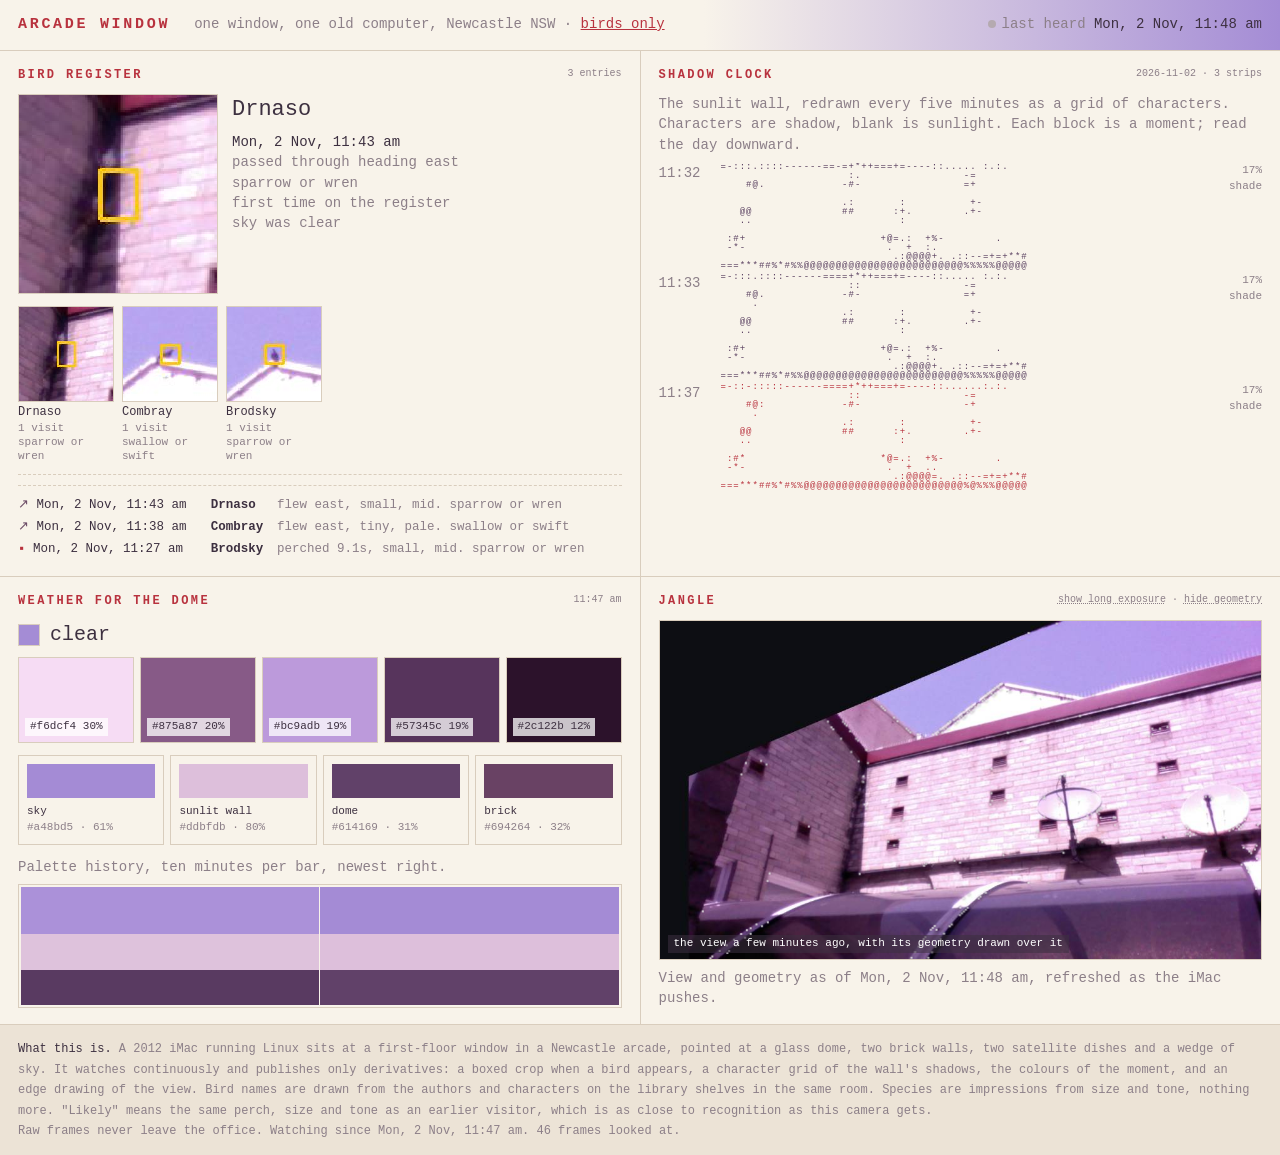
==== index.html @ 355fe945 "Restore colour hook; standalone bird register page" ====
<!DOCTYPE html>
<html lang="en">
<head>
<meta charset="utf-8">
<meta name="viewport" content="width=device-width, initial-scale=1">
<title>Arcade Window</title>
<meta name="description" content="An old iMac watching one window in a Newcastle arcade. Birds, shadows, palettes, geometry.">
<style>
  :root{
    /* lifted from the view: brick cream, sandstone, shadow mauve, parapet red, the camera's lavender sky */
    --bg:#ece3d6; --panel:#f8f3ea; --ink:#3d3040; --dim:#8c7f88; --amber:#b8323e; --amber2:#6b4a66;
    --line:#d9cdbd; --sky:#aa90d9; --shadow:#5a4060;
  }
  *{box-sizing:border-box}
  html,body{margin:0;background:var(--bg);color:var(--ink);font:14px/1.45 "IBM Plex Mono","SF Mono",Menlo,Consolas,monospace}
  a{color:var(--amber)}
  header{display:flex;flex-wrap:wrap;gap:8px 24px;align-items:baseline;padding:14px 18px;border-bottom:1px solid var(--line);background:linear-gradient(90deg,var(--panel) 0 55%,var(--sky));transition:background 6s ease}
  header h1{font-size:15px;letter-spacing:.18em;margin:0;text-transform:uppercase;color:var(--amber)}
  header .sub{color:var(--dim)}
  header .live{margin-left:auto;color:var(--dim)}
  header .live b{color:var(--ink);font-weight:500}
  .dot{display:inline-block;width:8px;height:8px;border-radius:50%;background:var(--amber);margin-right:6px;box-shadow:0 0 6px rgba(184,50,62,.5);vertical-align:middle}
  .dot.stale{background:#b5aab0;box-shadow:none}
  main{display:grid;grid-template-columns:1fr 1fr;grid-auto-rows:minmax(420px,auto);gap:1px;background:var(--line)}
  @media (max-width:900px){main{grid-template-columns:1fr}}
  section{background:var(--panel);padding:16px 18px;min-width:0;display:flex;flex-direction:column;overflow:hidden}
  section h2{font-size:12px;letter-spacing:.2em;text-transform:uppercase;color:var(--amber);margin:0 0 10px;display:flex;justify-content:space-between;gap:10px}
  section h2 small{color:var(--dim);letter-spacing:0;text-transform:none;font-weight:400}
  .muted{color:var(--dim)}
  /* birds */
  .bird-top{display:grid;grid-template-columns:200px 1fr;gap:14px;margin-bottom:12px}
  .bird-top img{width:200px;height:200px;object-fit:cover;border:1px solid var(--line);background:var(--bg);image-rendering:pixelated}
  .bird-top .name{font-size:22px;color:var(--ink)}
  .bird-top .meta{color:var(--dim);margin-top:6px}
  .bird-top .meta b{color:var(--ink);font-weight:500}
  .ledger{flex:1;overflow:auto;border-top:1px dashed var(--line);padding-top:8px;font-size:12.5px}
  .ledger table{border-collapse:collapse;width:100%}
  .ledger td{padding:2px 8px 2px 0;vertical-align:top;white-space:nowrap}
  .ledger td.s{white-space:normal;color:var(--dim)}
  .ledger tr:hover{background:#efe6d8}
  .ledger tr.flyer td:first-child::before{content:"↗ ";color:var(--amber2)}
  .ledger tr.percher td:first-child::before{content:"▪ ";color:var(--amber)}
  .gallery{display:flex;flex-wrap:wrap;gap:8px;margin:0 0 10px;padding-bottom:10px;border-bottom:1px dashed var(--line)}
  .gb{width:96px;font-size:11px;color:var(--dim);line-height:1.3}
  .gb img{width:96px;height:96px;object-fit:cover;border:1px solid var(--line);display:block;margin-bottom:3px;image-rendering:pixelated;background:var(--bg)}
  .gb b{color:var(--ink);font-weight:500;display:block;font-size:12px}
  .gb .more{display:flex;gap:2px;margin-top:2px}
  .gb .more img{width:22px;height:22px;margin:0}
  /* shadow */
  .shadow{flex:1;overflow:auto;display:flex;flex-direction:column;gap:2px}
  .strip{display:grid;grid-template-columns:52px 1fr 48px;gap:10px;align-items:start}
  .strip .t{color:var(--dim)}
  .strip pre{margin:0;font-size:9px;line-height:9px;letter-spacing:1px;color:var(--shadow);white-space:pre}
  .strip .c{color:var(--dim);font-size:11px;text-align:right}
  .strip.latest pre{color:var(--amber)}
  /* palettes */
  .swatches{display:grid;grid-template-columns:repeat(5,1fr);gap:6px;margin-bottom:12px}
  .sw{height:86px;border:1px solid var(--line);display:flex;align-items:flex-end;padding:6px;font-size:11px;transition:background 4s ease}
  .sw span{background:rgba(255,255,255,.75);padding:1px 5px;color:#3d3040}
  .regions{display:grid;grid-template-columns:repeat(4,1fr);gap:6px;margin-bottom:12px}
  .rg{border:1px solid var(--line);padding:8px;font-size:11px;color:var(--dim)}
  .rg i{display:block;height:34px;margin-bottom:6px;transition:background 4s ease}
  .rg b{color:var(--ink);font-weight:500}
  .history{flex:1;display:flex;align-items:stretch;gap:1px;min-height:60px;border:1px solid var(--line);padding:2px;overflow:hidden}
  .history i{flex:1;display:block;transition:background 1s}
  .skyword{font-size:20px;margin-bottom:8px;display:flex;align-items:center;gap:10px}
  .skyword i{display:inline-block;width:22px;height:22px;border:1px solid var(--line);transition:background 4s ease}
  /* jangle */
  .jangle{position:relative;width:100%;aspect-ratio:16/9;border:1px solid var(--line);background:var(--bg);overflow:hidden}
  .jangle canvas{position:absolute;inset:0;width:100%;height:100%}
  .jangle .lx{position:absolute;inset:0;width:100%;height:100%;object-fit:fill;transition:opacity 2s}
  .jangle .tag{position:absolute;left:8px;bottom:6px;color:#fff;font-size:11px;background:rgba(61,48,64,.55);padding:1px 6px}
  footer{padding:14px 18px;color:var(--dim);font-size:12px;border-top:1px solid var(--line);line-height:1.7}
  footer b{color:var(--ink);font-weight:500}
  .toggle{cursor:pointer;color:var(--dim);text-decoration:underline dotted}
</style>
</head>
<body>
<header>
  <h1>Arcade Window</h1>
  <span class="sub">one window, one old computer, Newcastle NSW · <a href="birds.html">birds only</a></span>
  <span class="live"><span class="dot" id="dot"></span><span id="livetxt">waiting for the window…</span></span>
</header>

<main>
  <section id="birds">
    <h2>Bird Register <small id="birdcount"></small></h2>
    <div class="bird-top">
      <img id="birdimg" alt="" src="[data-uri]">
      <div>
        <div class="name" id="birdname">No birds yet</div>
        <div class="meta" id="birdmeta">The register opens when something crosses the window.</div>
      </div>
    </div>
    <div class="gallery" id="gallery"></div>
    <div class="ledger"><table id="ledger"></table></div>
  </section>

  <section id="shadowsec">
    <h2>Shadow Clock <small id="shadowdate"></small></h2>
    <div class="muted" style="margin-bottom:8px">The sunlit wall, redrawn every five minutes as a grid of characters. Characters are shadow, blank is sunlight. Each block is a moment; read the day downward.</div>
    <div class="shadow" id="shadow"></div>
  </section>

  <section id="palettes">
    <h2>Weather for the Dome <small id="paltime"></small></h2>
    <div class="skyword"><i id="skychip"></i><span id="skyword">—</span></div>
    <div class="swatches" id="swatches"></div>
    <div class="regions" id="regions"></div>
    <div class="muted" style="margin-bottom:6px">Palette history, ten minutes per bar, newest right.</div>
    <div class="history" id="history"></div>
  </section>

  <section id="janglesec">
    <h2>Jangle <small><span class="toggle" id="lxtoggle">show long exposure</span> · <span class="toggle" id="edgetoggle">hide geometry</span></small></h2>
    <div class="jangle">
      <img class="lx" id="lx" alt="the view from the window, a few minutes ago">
      <canvas id="jangle"></canvas>
      <div class="tag" id="jangletag">the view a few minutes ago, with its geometry drawn over it</div>
    </div>
    <div class="muted" id="viewtime" style="margin-top:8px"></div>
  </section>
</main>

<footer>
  <b>What this is.</b> A 2012 iMac running Linux sits at a first-floor window in a Newcastle arcade, pointed at a glass dome, two brick walls, two satellite dishes and a wedge of sky.
  It watches continuously and publishes only derivatives: a boxed crop when a bird appears, a character grid of the wall's shadows, the colours of the moment, and an edge drawing of the view.
  Bird names are drawn from the authors and characters on the library shelves in the same room. Species are impressions from size and tone, nothing more. "Likely" means the same perch, size and tone as an earlier visitor, which is as close to recognition as this camera gets.
  <br>Raw frames never leave the office. <span id="uptime"></span>
</footer>

<script>
(function(){
  const $ = s => document.querySelector(s);
  const bust = () => "?t=" + Math.floor(Date.now()/30000);
  const j = async p => { const r = await fetch("data/"+p+bust(), {cache:"no-store"}); if(!r.ok) throw new Error(p); return r.json(); };
  const fmtT = iso => { const d = new Date(iso); return d.toLocaleString("en-AU",{weekday:"short",day:"numeric",month:"short",hour:"2-digit",minute:"2-digit",timeZone:"Australia/Sydney"}); };
  const fmtHM = iso => new Date(iso).toLocaleTimeString("en-AU",{hour:"2-digit",minute:"2-digit",timeZone:"Australia/Sydney"});
  let state=null, palettes=null, edgesImg=null, motion=0, lum=0.5;
  const sp = t => (t||"").replace(/\s*\(guess\)/g,"");

  async function loadState(){
    try{
      state = await j("state.json");
      const age = (Date.now() - new Date(state.time).getTime())/1000;
      $("#dot").classList.toggle("stale", age > 900);
      $("#livetxt").innerHTML = age > 900 ? `last heard <b>${fmtT(state.time)}</b>` : `sky <b>${state.sky.word}</b> · light <b>${Math.round(state.overall_lum*100)}%</b> · motion <b>${(state.motion*100).toFixed(1)}%</b> · birds today <b>${state.birds_today}</b>`;
      $("#skyword").textContent = state.sky.word;
      $("#skychip").style.background = state.sky.hex;
      document.documentElement.style.setProperty("--sky", state.sky.hex);
      $("#uptime").textContent = `Watching since ${fmtT(state.started)}. ${state.frames.toLocaleString()} frame${state.frames===1?"":"s"} looked at.`;
      motion = state.motion; lum = state.overall_lum;
    }catch(e){ $("#livetxt").textContent = "no data yet"; }
  }

  async function loadBirds(){
    try{
      const [led, cat] = await Promise.all([j("ledger.json"), j("birds.json")]);
      const ev = led.events || [];
      $("#birdcount").textContent = ev.length ? `${ev.length} entries` : "";
      if(ev.length){
        const e = ev[0];
        $("#birdimg").src = "data/"+e.image+bust();
        $("#birdname").textContent = e.bird + (e.confidence==="likely" ? ", again" : "");
        $("#birdmeta").innerHTML = `<b>${fmtT(e.time)}</b><br>${e.kind==="flyer" ? "passed through"+(e.direction?" heading "+e.direction:"") : "perched for "+e.duration+" s"}<br>${sp(e.species)}<br>${e.confidence==="likely" ? "likely the same bird, visit "+e.visit : "first time on the register"}<br>sky was ${e.sky||"unrecorded"}`;
      }
      $("#ledger").innerHTML = ev.slice(0,60).map(e =>
        `<tr class="${e.kind}"><td>${fmtT(e.time)}</td><td><b>${e.bird}</b>${e.visit>1?" ×"+e.visit:""}</td><td class="s">${e.kind==="flyer"?"flew "+(e.direction||""):"perched "+e.duration+"s"}, ${e.size}, ${e.tone}. ${sp(e.species)}</td></tr>`
      ).join("");
      const birds = (cat.birds||[]).slice().sort((a,b)=>new Date(b.last_seen)-new Date(a.last_seen)).slice(0,40);
      $("#gallery").innerHTML = birds.map(b=>{
        const imgs = (b.images||[]).slice().reverse();
        const main = imgs[0] || ev.find(e=>e.bird_id===b.id)?.image;
        return `<div class="gb" title="${b.species||""}, first seen ${fmtT(b.first_seen)}">${main?`<img src="data/${main}${bust()}" alt="">`:""}<b>${b.name}</b>${b.visits} visit${b.visits===1?"":"s"}<br>${sp(b.species||"")}${imgs.length>1?`<div class="more">${imgs.slice(1,5).map(i=>`<img src="data/${i}${bust()}" alt="">`).join("")}</div>`:""}</div>`;
      }).join("");
    }catch(e){}
  }

  async function loadShadow(){
    try{
      const d = await j("shadow/today.json");
      $("#shadowdate").textContent = d.date + " · " + d.strips.length + " strips";
      const strips = d.strips.slice(-40);
      $("#shadow").innerHTML = strips.map((s,i) =>
        `<div class="strip${i===strips.length-1?" latest":""}"><span class="t">${s.time}</span><pre>${s.rows.join("\n")}</pre><span class="c">${Math.round(s.contrast*100)}% shade</span></div>`
      ).join("");
      $("#shadow").scrollTop = $("#shadow").scrollHeight;
    }catch(e){ $("#shadow").innerHTML = '<span class="muted">no strips yet today</span>'; }
  }

  async function loadPalettes(){
    try{
      palettes = await j("palettes.json");
      const c = palettes.current; if(!c) return;
      $("#paltime").textContent = fmtHM(c.time);
      $("#swatches").innerHTML = (c.swatches||[]).map(s=>`<div class="sw" style="background:${s.hex}"><span>${s.hex} ${Math.round(s.share*100)}%</span></div>`).join("");
      const names = {sky:"sky", wall:"sunlit wall", dome:"dome", leftwall:"brick"};
      $("#regions").innerHTML = Object.entries(c.regions).map(([k,v])=>`<div class="rg"><i style="background:${v.hex}"></i><b>${names[k]||k}</b><br>${v.hex} · ${Math.round(v.lum*100)}%</div>`).join("");
      const h = (palettes.history||[]).slice(-144);
      $("#history").innerHTML = h.map(x=>`<i title="${fmtT(x.time)}" style="background:linear-gradient(${x.sky} 0 40%, ${x.wall} 40% 70%, ${x.dome} 70%)"></i>`).join("");
    }catch(e){}
  }

  // Jangle: the edge drawing, jittered by light and motion.
  const cv = $("#jangle"), ctx = cv.getContext("2d");
  let edgePts = [];
  function loadEdges(){
    const im = new Image();
    im.onload = () => {
      const o = document.createElement("canvas"); o.width = im.width; o.height = im.height;
      const c = o.getContext("2d"); c.drawImage(im,0,0);
      const d = c.getImageData(0,0,o.width,o.height).data; const pts=[];
      for(let y=0;y<o.height;y+=2) for(let x=0;x<o.width;x+=2){ if(d[(y*o.width+x)*4] > 128) pts.push([x/o.width, y/o.height]); }
      edgePts = pts; edgesImg = im;
    };
    im.src = "data/edges.png"+bust();
  }
  let t0 = performance.now();
  function draw(now){
    const w = cv.clientWidth, h = cv.clientHeight;
    if(cv.width!==w||cv.height!==h){cv.width=w;cv.height=h;}
    ctx.clearRect(0,0,w,h);
    if(!showEdges) { requestAnimationFrame(draw); return; }
    const t = (now - t0)/1000;
    const shake = 0.6 + motion*60;              // bird or cloud -> more shake
    const a = (0.45 + lum*0.45).toFixed(2);     // brighter day -> more certain lines
    ctx.fillStyle = `rgba(255,255,255,${a})`;
    ctx.shadowColor = "rgba(61,48,64,.9)"; ctx.shadowBlur = 2;
    const n = edgePts.length, step = n > 6000 ? Math.ceil(n/6000) : 1;
    for(let i=0;i<n;i+=step){
      const p = edgePts[i];
      const jx = Math.sin(t*1.7 + p[1]*40 + i*0.01) * shake;
      const jy = Math.cos(t*1.3 + p[0]*30) * shake * 0.6;
      ctx.fillRect(p[0]*w + jx, p[1]*h + jy, 2, 2);
    }
    requestAnimationFrame(draw);
  }
  requestAnimationFrame(draw);

  let showLong = false, showEdges = true;
  function loadView(){
    $("#lx").src = "data/" + (showLong ? "longexposure.jpg" : "latest.jpg") + bust();
    $("#jangletag").textContent = showLong ? "every frame since the start, averaged into one image" : "the view a few minutes ago, with its geometry drawn over it";
  }
  $("#lxtoggle").addEventListener("click", () => {
    showLong = !showLong; loadView();
    $("#lxtoggle").textContent = showLong ? "show the view" : "show long exposure";
  });
  $("#edgetoggle").addEventListener("click", () => {
    showEdges = !showEdges;
    $("#edgetoggle").textContent = showEdges ? "hide geometry" : "show geometry";
  });

  async function refresh(){ await loadState(); await Promise.all([loadBirds(), loadShadow(), loadPalettes()]); loadView(); loadEdges();
    if(state) $("#viewtime").textContent = "View and geometry as of " + fmtT(state.time) + ", refreshed as the iMac pushes."; }
  refresh();
  setInterval(refresh, 60000);
})();
</script>
</body>
</html>
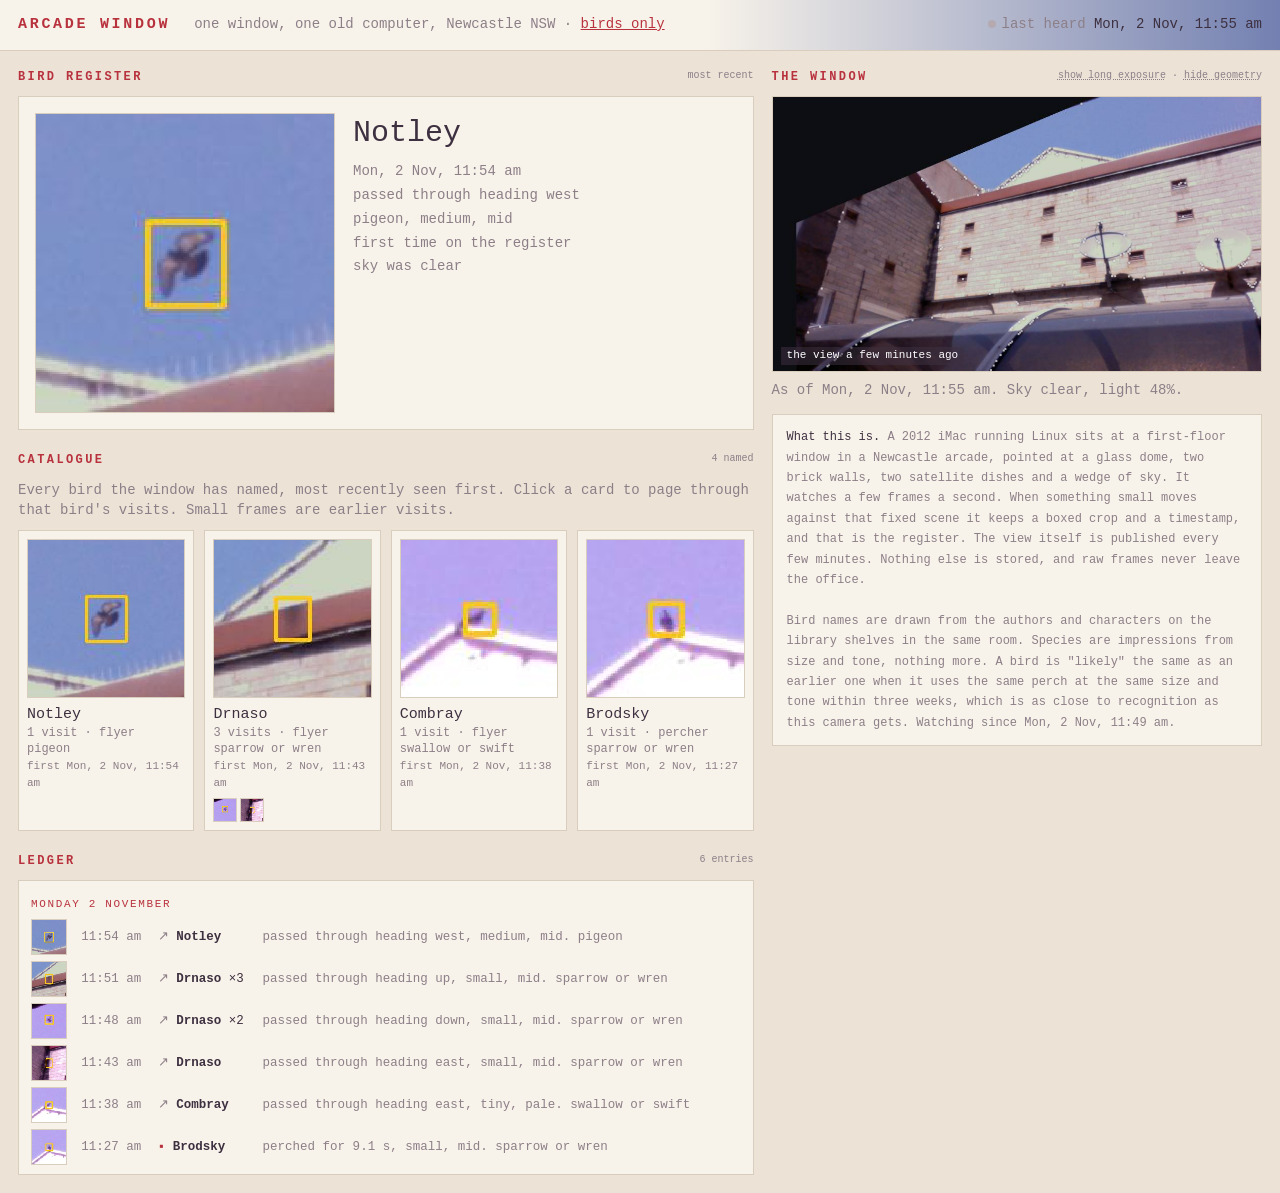
==== commit a169044f: "Bird Register as the focal point with photo browser; window snapshot beside it; drop palettes and sh" ====
--- a/index.html
+++ b/index.html
@@ -4,76 +4,8 @@
 <meta charset="utf-8">
 <meta name="viewport" content="width=device-width, initial-scale=1">
 <title>Arcade Window</title>
-<meta name="description" content="An old iMac watching one window in a Newcastle arcade. Birds, shadows, palettes, geometry.">
-<style>
-  :root{
-    /* lifted from the view: brick cream, sandstone, shadow mauve, parapet red, the camera's lavender sky */
-    --bg:#ece3d6; --panel:#f8f3ea; --ink:#3d3040; --dim:#8c7f88; --amber:#b8323e; --amber2:#6b4a66;
-    --line:#d9cdbd; --sky:#aa90d9; --shadow:#5a4060;
-  }
-  *{box-sizing:border-box}
-  html,body{margin:0;background:var(--bg);color:var(--ink);font:14px/1.45 "IBM Plex Mono","SF Mono",Menlo,Consolas,monospace}
-  a{color:var(--amber)}
-  header{display:flex;flex-wrap:wrap;gap:8px 24px;align-items:baseline;padding:14px 18px;border-bottom:1px solid var(--line);background:linear-gradient(90deg,var(--panel) 0 55%,var(--sky));transition:background 6s ease}
-  header h1{font-size:15px;letter-spacing:.18em;margin:0;text-transform:uppercase;color:var(--amber)}
-  header .sub{color:var(--dim)}
-  header .live{margin-left:auto;color:var(--dim)}
-  header .live b{color:var(--ink);font-weight:500}
-  .dot{display:inline-block;width:8px;height:8px;border-radius:50%;background:var(--amber);margin-right:6px;box-shadow:0 0 6px rgba(184,50,62,.5);vertical-align:middle}
-  .dot.stale{background:#b5aab0;box-shadow:none}
-  main{display:grid;grid-template-columns:1fr 1fr;grid-auto-rows:minmax(420px,auto);gap:1px;background:var(--line)}
-  @media (max-width:900px){main{grid-template-columns:1fr}}
-  section{background:var(--panel);padding:16px 18px;min-width:0;display:flex;flex-direction:column;overflow:hidden}
-  section h2{font-size:12px;letter-spacing:.2em;text-transform:uppercase;color:var(--amber);margin:0 0 10px;display:flex;justify-content:space-between;gap:10px}
-  section h2 small{color:var(--dim);letter-spacing:0;text-transform:none;font-weight:400}
-  .muted{color:var(--dim)}
-  /* birds */
-  .bird-top{display:grid;grid-template-columns:200px 1fr;gap:14px;margin-bottom:12px}
-  .bird-top img{width:200px;height:200px;object-fit:cover;border:1px solid var(--line);background:var(--bg);image-rendering:pixelated}
-  .bird-top .name{font-size:22px;color:var(--ink)}
-  .bird-top .meta{color:var(--dim);margin-top:6px}
-  .bird-top .meta b{color:var(--ink);font-weight:500}
-  .ledger{flex:1;overflow:auto;border-top:1px dashed var(--line);padding-top:8px;font-size:12.5px}
-  .ledger table{border-collapse:collapse;width:100%}
-  .ledger td{padding:2px 8px 2px 0;vertical-align:top;white-space:nowrap}
-  .ledger td.s{white-space:normal;color:var(--dim)}
-  .ledger tr:hover{background:#efe6d8}
-  .ledger tr.flyer td:first-child::before{content:"↗ ";color:var(--amber2)}
-  .ledger tr.percher td:first-child::before{content:"▪ ";color:var(--amber)}
-  .gallery{display:flex;flex-wrap:wrap;gap:8px;margin:0 0 10px;padding-bottom:10px;border-bottom:1px dashed var(--line)}
-  .gb{width:96px;font-size:11px;color:var(--dim);line-height:1.3}
-  .gb img{width:96px;height:96px;object-fit:cover;border:1px solid var(--line);display:block;margin-bottom:3px;image-rendering:pixelated;background:var(--bg)}
-  .gb b{color:var(--ink);font-weight:500;display:block;font-size:12px}
-  .gb .more{display:flex;gap:2px;margin-top:2px}
-  .gb .more img{width:22px;height:22px;margin:0}
-  /* shadow */
-  .shadow{flex:1;overflow:auto;display:flex;flex-direction:column;gap:2px}
-  .strip{display:grid;grid-template-columns:52px 1fr 48px;gap:10px;align-items:start}
-  .strip .t{color:var(--dim)}
-  .strip pre{margin:0;font-size:9px;line-height:9px;letter-spacing:1px;color:var(--shadow);white-space:pre}
-  .strip .c{color:var(--dim);font-size:11px;text-align:right}
-  .strip.latest pre{color:var(--amber)}
-  /* palettes */
-  .swatches{display:grid;grid-template-columns:repeat(5,1fr);gap:6px;margin-bottom:12px}
-  .sw{height:86px;border:1px solid var(--line);display:flex;align-items:flex-end;padding:6px;font-size:11px;transition:background 4s ease}
-  .sw span{background:rgba(255,255,255,.75);padding:1px 5px;color:#3d3040}
-  .regions{display:grid;grid-template-columns:repeat(4,1fr);gap:6px;margin-bottom:12px}
-  .rg{border:1px solid var(--line);padding:8px;font-size:11px;color:var(--dim)}
-  .rg i{display:block;height:34px;margin-bottom:6px;transition:background 4s ease}
-  .rg b{color:var(--ink);font-weight:500}
-  .history{flex:1;display:flex;align-items:stretch;gap:1px;min-height:60px;border:1px solid var(--line);padding:2px;overflow:hidden}
-  .history i{flex:1;display:block;transition:background 1s}
-  .skyword{font-size:20px;margin-bottom:8px;display:flex;align-items:center;gap:10px}
-  .skyword i{display:inline-block;width:22px;height:22px;border:1px solid var(--line);transition:background 4s ease}
-  /* jangle */
-  .jangle{position:relative;width:100%;aspect-ratio:16/9;border:1px solid var(--line);background:var(--bg);overflow:hidden}
-  .jangle canvas{position:absolute;inset:0;width:100%;height:100%}
-  .jangle .lx{position:absolute;inset:0;width:100%;height:100%;object-fit:fill;transition:opacity 2s}
-  .jangle .tag{position:absolute;left:8px;bottom:6px;color:#fff;font-size:11px;background:rgba(61,48,64,.55);padding:1px 6px}
-  footer{padding:14px 18px;color:var(--dim);font-size:12px;border-top:1px solid var(--line);line-height:1.7}
-  footer b{color:var(--ink);font-weight:500}
-  .toggle{cursor:pointer;color:var(--dim);text-decoration:underline dotted}
-</style>
+<meta name="description" content="An old iMac watching one window in a Newcastle arcade. A register of every bird that crosses it, and the view itself.">
+<link rel="stylesheet" href="register.css">
 </head>
 <body>
 <header>
@@ -83,179 +15,53 @@
 </header>
 
 <main>
-  <section id="birds">
-    <h2>Bird Register <small id="birdcount"></small></h2>
-    <div class="bird-top">
+  <section>
+    <h2>Bird Register <small>most recent</small></h2>
+    <div class="latest empty" id="latestwrap">
       <img id="birdimg" alt="" src="[data-uri]">
       <div>
         <div class="name" id="birdname">No birds yet</div>
         <div class="meta" id="birdmeta">The register opens when something crosses the window.</div>
       </div>
     </div>
+
+    <h2>Catalogue <small id="catcount"></small></h2>
+    <div class="muted" style="margin-bottom:10px">Every bird the window has named, most recently seen first. Click a card to page through that bird's visits. Small frames are earlier visits.</div>
     <div class="gallery" id="gallery"></div>
+
+    <h2>Ledger <small id="ledgercount"></small></h2>
     <div class="ledger"><table id="ledger"></table></div>
   </section>
 
-  <section id="shadowsec">
-    <h2>Shadow Clock <small id="shadowdate"></small></h2>
-    <div class="muted" style="margin-bottom:8px">The sunlit wall, redrawn every five minutes as a grid of characters. Characters are shadow, blank is sunlight. Each block is a moment; read the day downward.</div>
-    <div class="shadow" id="shadow"></div>
-  </section>
-
-  <section id="palettes">
-    <h2>Weather for the Dome <small id="paltime"></small></h2>
-    <div class="skyword"><i id="skychip"></i><span id="skyword">—</span></div>
-    <div class="swatches" id="swatches"></div>
-    <div class="regions" id="regions"></div>
-    <div class="muted" style="margin-bottom:6px">Palette history, ten minutes per bar, newest right.</div>
-    <div class="history" id="history"></div>
-  </section>
-
-  <section id="janglesec">
-    <h2>Jangle <small><span class="toggle" id="lxtoggle">show long exposure</span> · <span class="toggle" id="edgetoggle">hide geometry</span></small></h2>
-    <div class="jangle">
-      <img class="lx" id="lx" alt="the view from the window, a few minutes ago">
-      <canvas id="jangle"></canvas>
-      <div class="tag" id="jangletag">the view a few minutes ago, with its geometry drawn over it</div>
+  <aside id="window">
+    <h2>The Window <small><span class="toggle" id="lxtoggle">show long exposure</span> · <span class="toggle" id="edgetoggle">hide geometry</span></small></h2>
+    <div class="window">
+      <img id="lx" alt="the view from the window, a few minutes ago">
+      <canvas id="geom"></canvas>
+      <div class="tag" id="viewtag">the view a few minutes ago</div>
     </div>
     <div class="muted" id="viewtime" style="margin-top:8px"></div>
-  </section>
+    <div class="about">
+      <b>What this is.</b> A 2012 iMac running Linux sits at a first-floor window in a Newcastle arcade, pointed at a glass dome, two brick walls, two satellite dishes and a wedge of sky.
+      It watches a few frames a second. When something small moves against that fixed scene it keeps a boxed crop and a timestamp, and that is the register. The view itself is published every few minutes. Nothing else is stored, and raw frames never leave the office.
+      <br><br>Bird names are drawn from the authors and characters on the library shelves in the same room. Species are impressions from size and tone, nothing more. A bird is "likely" the same as an earlier one when it uses the same perch at the same size and tone within three weeks, which is as close to recognition as this camera gets.<span id="uptime"></span>
+    </div>
+  </aside>
 </main>
 
-<footer>
-  <b>What this is.</b> A 2012 iMac running Linux sits at a first-floor window in a Newcastle arcade, pointed at a glass dome, two brick walls, two satellite dishes and a wedge of sky.
-  It watches continuously and publishes only derivatives: a boxed crop when a bird appears, a character grid of the wall's shadows, the colours of the moment, and an edge drawing of the view.
-  Bird names are drawn from the authors and characters on the library shelves in the same room. Species are impressions from size and tone, nothing more. "Likely" means the same perch, size and tone as an earlier visitor, which is as close to recognition as this camera gets.
-  <br>Raw frames never leave the office. <span id="uptime"></span>
-</footer>
+<div class="box" id="box">
+  <span id="boxclose">×</span>
+  <div class="inner">
+    <img class="main" id="boximg" alt="">
+    <div class="side">
+      <div id="boxcap"></div>
+      <div class="nav"><span id="boxprev">← older</span><span id="boxnext">newer →</span></div>
+      <div class="nav" id="boxcount"></div>
+    </div>
+  </div>
+</div>
+<div class="box" id="viewbox"><img class="big" id="bigview" alt=""></div>
 
-<script>
-(function(){
-  const $ = s => document.querySelector(s);
-  const bust = () => "?t=" + Math.floor(Date.now()/30000);
-  const j = async p => { const r = await fetch("data/"+p+bust(), {cache:"no-store"}); if(!r.ok) throw new Error(p); return r.json(); };
-  const fmtT = iso => { const d = new Date(iso); return d.toLocaleString("en-AU",{weekday:"short",day:"numeric",month:"short",hour:"2-digit",minute:"2-digit",timeZone:"Australia/Sydney"}); };
-  const fmtHM = iso => new Date(iso).toLocaleTimeString("en-AU",{hour:"2-digit",minute:"2-digit",timeZone:"Australia/Sydney"});
-  let state=null, palettes=null, edgesImg=null, motion=0, lum=0.5;
-  const sp = t => (t||"").replace(/\s*\(guess\)/g,"");
-
-  async function loadState(){
-    try{
-      state = await j("state.json");
-      const age = (Date.now() - new Date(state.time).getTime())/1000;
-      $("#dot").classList.toggle("stale", age > 900);
-      $("#livetxt").innerHTML = age > 900 ? `last heard <b>${fmtT(state.time)}</b>` : `sky <b>${state.sky.word}</b> · light <b>${Math.round(state.overall_lum*100)}%</b> · motion <b>${(state.motion*100).toFixed(1)}%</b> · birds today <b>${state.birds_today}</b>`;
-      $("#skyword").textContent = state.sky.word;
-      $("#skychip").style.background = state.sky.hex;
-      document.documentElement.style.setProperty("--sky", state.sky.hex);
-      $("#uptime").textContent = `Watching since ${fmtT(state.started)}. ${state.frames.toLocaleString()} frame${state.frames===1?"":"s"} looked at.`;
-      motion = state.motion; lum = state.overall_lum;
-    }catch(e){ $("#livetxt").textContent = "no data yet"; }
-  }
-
-  async function loadBirds(){
-    try{
-      const [led, cat] = await Promise.all([j("ledger.json"), j("birds.json")]);
-      const ev = led.events || [];
-      $("#birdcount").textContent = ev.length ? `${ev.length} entries` : "";
-      if(ev.length){
-        const e = ev[0];
-        $("#birdimg").src = "data/"+e.image+bust();
-        $("#birdname").textContent = e.bird + (e.confidence==="likely" ? ", again" : "");
-        $("#birdmeta").innerHTML = `<b>${fmtT(e.time)}</b><br>${e.kind==="flyer" ? "passed through"+(e.direction?" heading "+e.direction:"") : "perched for "+e.duration+" s"}<br>${sp(e.species)}<br>${e.confidence==="likely" ? "likely the same bird, visit "+e.visit : "first time on the register"}<br>sky was ${e.sky||"unrecorded"}`;
-      }
-      $("#ledger").innerHTML = ev.slice(0,60).map(e =>
-        `<tr class="${e.kind}"><td>${fmtT(e.time)}</td><td><b>${e.bird}</b>${e.visit>1?" ×"+e.visit:""}</td><td class="s">${e.kind==="flyer"?"flew "+(e.direction||""):"perched "+e.duration+"s"}, ${e.size}, ${e.tone}. ${sp(e.species)}</td></tr>`
-      ).join("");
-      const birds = (cat.birds||[]).slice().sort((a,b)=>new Date(b.last_seen)-new Date(a.last_seen)).slice(0,40);
-      $("#gallery").innerHTML = birds.map(b=>{
-        const imgs = (b.images||[]).slice().reverse();
-        const main = imgs[0] || ev.find(e=>e.bird_id===b.id)?.image;
-        return `<div class="gb" title="${b.species||""}, first seen ${fmtT(b.first_seen)}">${main?`<img src="data/${main}${bust()}" alt="">`:""}<b>${b.name}</b>${b.visits} visit${b.visits===1?"":"s"}<br>${sp(b.species||"")}${imgs.length>1?`<div class="more">${imgs.slice(1,5).map(i=>`<img src="data/${i}${bust()}" alt="">`).join("")}</div>`:""}</div>`;
-      }).join("");
-    }catch(e){}
-  }
-
-  async function loadShadow(){
-    try{
-      const d = await j("shadow/today.json");
-      $("#shadowdate").textContent = d.date + " · " + d.strips.length + " strips";
-      const strips = d.strips.slice(-40);
-      $("#shadow").innerHTML = strips.map((s,i) =>
-        `<div class="strip${i===strips.length-1?" latest":""}"><span class="t">${s.time}</span><pre>${s.rows.join("\n")}</pre><span class="c">${Math.round(s.contrast*100)}% shade</span></div>`
-      ).join("");
-      $("#shadow").scrollTop = $("#shadow").scrollHeight;
-    }catch(e){ $("#shadow").innerHTML = '<span class="muted">no strips yet today</span>'; }
-  }
-
-  async function loadPalettes(){
-    try{
-      palettes = await j("palettes.json");
-      const c = palettes.current; if(!c) return;
-      $("#paltime").textContent = fmtHM(c.time);
-      $("#swatches").innerHTML = (c.swatches||[]).map(s=>`<div class="sw" style="background:${s.hex}"><span>${s.hex} ${Math.round(s.share*100)}%</span></div>`).join("");
-      const names = {sky:"sky", wall:"sunlit wall", dome:"dome", leftwall:"brick"};
-      $("#regions").innerHTML = Object.entries(c.regions).map(([k,v])=>`<div class="rg"><i style="background:${v.hex}"></i><b>${names[k]||k}</b><br>${v.hex} · ${Math.round(v.lum*100)}%</div>`).join("");
-      const h = (palettes.history||[]).slice(-144);
-      $("#history").innerHTML = h.map(x=>`<i title="${fmtT(x.time)}" style="background:linear-gradient(${x.sky} 0 40%, ${x.wall} 40% 70%, ${x.dome} 70%)"></i>`).join("");
-    }catch(e){}
-  }
-
-  // Jangle: the edge drawing, jittered by light and motion.
-  const cv = $("#jangle"), ctx = cv.getContext("2d");
-  let edgePts = [];
-  function loadEdges(){
-    const im = new Image();
-    im.onload = () => {
-      const o = document.createElement("canvas"); o.width = im.width; o.height = im.height;
-      const c = o.getContext("2d"); c.drawImage(im,0,0);
-      const d = c.getImageData(0,0,o.width,o.height).data; const pts=[];
-      for(let y=0;y<o.height;y+=2) for(let x=0;x<o.width;x+=2){ if(d[(y*o.width+x)*4] > 128) pts.push([x/o.width, y/o.height]); }
-      edgePts = pts; edgesImg = im;
-    };
-    im.src = "data/edges.png"+bust();
-  }
-  let t0 = performance.now();
-  function draw(now){
-    const w = cv.clientWidth, h = cv.clientHeight;
-    if(cv.width!==w||cv.height!==h){cv.width=w;cv.height=h;}
-    ctx.clearRect(0,0,w,h);
-    if(!showEdges) { requestAnimationFrame(draw); return; }
-    const t = (now - t0)/1000;
-    const shake = 0.6 + motion*60;              // bird or cloud -> more shake
-    const a = (0.45 + lum*0.45).toFixed(2);     // brighter day -> more certain lines
-    ctx.fillStyle = `rgba(255,255,255,${a})`;
-    ctx.shadowColor = "rgba(61,48,64,.9)"; ctx.shadowBlur = 2;
-    const n = edgePts.length, step = n > 6000 ? Math.ceil(n/6000) : 1;
-    for(let i=0;i<n;i+=step){
-      const p = edgePts[i];
-      const jx = Math.sin(t*1.7 + p[1]*40 + i*0.01) * shake;
-      const jy = Math.cos(t*1.3 + p[0]*30) * shake * 0.6;
-      ctx.fillRect(p[0]*w + jx, p[1]*h + jy, 2, 2);
-    }
-    requestAnimationFrame(draw);
-  }
-  requestAnimationFrame(draw);
-
-  let showLong = false, showEdges = true;
-  function loadView(){
-    $("#lx").src = "data/" + (showLong ? "longexposure.jpg" : "latest.jpg") + bust();
-    $("#jangletag").textContent = showLong ? "every frame since the start, averaged into one image" : "the view a few minutes ago, with its geometry drawn over it";
-  }
-  $("#lxtoggle").addEventListener("click", () => {
-    showLong = !showLong; loadView();
-    $("#lxtoggle").textContent = showLong ? "show the view" : "show long exposure";
-  });
-  $("#edgetoggle").addEventListener("click", () => {
-    showEdges = !showEdges;
-    $("#edgetoggle").textContent = showEdges ? "hide geometry" : "show geometry";
-  });
-
-  async function refresh(){ await loadState(); await Promise.all([loadBirds(), loadShadow(), loadPalettes()]); loadView(); loadEdges();
-    if(state) $("#viewtime").textContent = "View and geometry as of " + fmtT(state.time) + ", refreshed as the iMac pushes."; }
-  refresh();
-  setInterval(refresh, 60000);
-})();
-</script>
+<script src="register.js"></script>
 </body>
 </html>
--- a/register.css
+++ b/register.css
@@ -0,0 +1,74 @@
+:root{
+  /* lifted from the view: brick cream, sandstone, shadow mauve, parapet red, the sky as it is right now */
+  --bg:#ece3d6; --panel:#f8f3ea; --ink:#3d3040; --dim:#8c7f88; --red:#b8323e; --line:#d9cdbd; --sky:#7380b1;
+}
+*{box-sizing:border-box}
+html,body{margin:0;background:var(--bg);color:var(--ink);font:14px/1.45 "IBM Plex Mono","SF Mono",Menlo,Consolas,monospace}
+a{color:var(--red)}
+header{display:flex;flex-wrap:wrap;gap:8px 24px;align-items:baseline;padding:14px 18px;border-bottom:1px solid var(--line);background:linear-gradient(90deg,var(--panel) 0 55%,var(--sky));transition:background 6s ease}
+header h1{font-size:15px;letter-spacing:.18em;margin:0;text-transform:uppercase;color:var(--red)}
+header .sub{color:var(--dim)}
+header .live{margin-left:auto;color:var(--dim)}
+header .live b{color:var(--ink);font-weight:500}
+.dot{display:inline-block;width:8px;height:8px;border-radius:50%;background:var(--red);margin-right:6px;box-shadow:0 0 6px rgba(184,50,62,.5);vertical-align:middle}
+.dot.stale{background:#b5aab0;box-shadow:none}
+main{display:grid;grid-template-columns:3fr 2fr;gap:18px;padding:18px;max-width:1500px;margin:0 auto}
+main.single{grid-template-columns:1fr;max-width:1100px}
+@media (max-width:980px){main{grid-template-columns:1fr}}
+h2{font-size:12px;letter-spacing:.2em;text-transform:uppercase;color:var(--red);margin:22px 0 10px;display:flex;justify-content:space-between;gap:10px}
+h2:first-child{margin-top:0}
+h2 small{color:var(--dim);letter-spacing:0;text-transform:none;font-weight:400}
+.muted{color:var(--dim)}
+.toggle{cursor:pointer;color:var(--dim);text-decoration:underline dotted}
+/* latest bird */
+.latest{display:grid;grid-template-columns:300px 1fr;gap:18px;background:var(--panel);border:1px solid var(--line);padding:16px}
+@media (max-width:600px){.latest{grid-template-columns:1fr}}
+.latest img{width:300px;height:300px;object-fit:cover;border:1px solid var(--line);background:var(--bg);image-rendering:pixelated;display:block;cursor:zoom-in}
+.latest .name{font-size:30px;line-height:1.1;margin:4px 0 10px}
+.latest .meta{color:var(--dim);line-height:1.7}
+.latest .meta b{color:var(--ink);font-weight:500}
+.latest.empty img{display:none}
+/* catalogue */
+.gallery{display:grid;grid-template-columns:repeat(auto-fill,minmax(140px,1fr));gap:10px}
+.gb{background:var(--panel);border:1px solid var(--line);padding:8px;font-size:12px;color:var(--dim);line-height:1.4;cursor:zoom-in}
+.gb:hover{border-color:var(--red)}
+.gb img{width:100%;aspect-ratio:1;object-fit:cover;border:1px solid var(--line);display:block;margin-bottom:6px;image-rendering:pixelated;background:var(--bg)}
+.gb b{color:var(--ink);font-weight:500;display:block;font-size:15px}
+.gb .when{font-size:11px}
+.gb .more{display:flex;gap:3px;margin-top:6px;flex-wrap:wrap}
+.gb .more img{width:24px;height:24px;margin:0;aspect-ratio:auto}
+.gb .more img:hover{border-color:var(--red)}
+/* ledger */
+.ledger{background:var(--panel);border:1px solid var(--line);padding:6px 12px;font-size:12.5px;max-height:60vh;overflow:auto}
+.ledger table{border-collapse:collapse;width:100%}
+.ledger td{padding:3px 10px 3px 0;vertical-align:middle;white-space:nowrap}
+.ledger td.s{white-space:normal;color:var(--dim)}
+.ledger td.t{color:var(--dim)}
+.ledger td.i img{width:36px;height:36px;object-fit:cover;border:1px solid var(--line);display:block;image-rendering:pixelated}
+.ledger tr[data-i]{cursor:zoom-in}
+.ledger tr[data-i]:hover td{background:#efe6d8}
+.ledger tr.day td{color:var(--red);font-size:11px;letter-spacing:.15em;text-transform:uppercase;padding-top:10px}
+.ledger tr.flyer td:nth-child(3)::before{content:"↗ ";color:var(--dim)}
+.ledger tr.percher td:nth-child(3)::before{content:"▪ ";color:var(--red)}
+/* the window */
+.window{position:relative;width:100%;aspect-ratio:16/9;border:1px solid var(--line);background:var(--bg);overflow:hidden}
+.window img{position:absolute;inset:0;width:100%;height:100%;object-fit:fill;cursor:zoom-in}
+.window canvas{position:absolute;inset:0;width:100%;height:100%;pointer-events:none}
+.window .tag{position:absolute;left:8px;bottom:6px;color:#fff;font-size:11px;background:rgba(61,48,64,.55);padding:1px 6px;pointer-events:none}
+.about{background:var(--panel);border:1px solid var(--line);padding:12px 14px;color:var(--dim);font-size:12px;line-height:1.7;margin-top:14px}
+.about b{color:var(--ink);font-weight:500}
+/* lightbox */
+.box{position:fixed;inset:0;background:rgba(40,30,42,.86);display:none;align-items:center;justify-content:center;z-index:10;padding:20px}
+.box.open{display:flex}
+.box .inner{display:grid;grid-template-columns:auto 280px;gap:18px;align-items:start;max-width:96vw}
+@media (max-width:700px){.box .inner{grid-template-columns:1fr}}
+.box img.main{max-width:min(70vw,720px);max-height:80vh;width:auto;height:auto;image-rendering:pixelated;border:1px solid #fff2;background:#000;display:block}
+.box .side{color:#eadfd0;font-size:13px;line-height:1.7}
+.box .side b{color:#fff;font-weight:500;font-size:20px}
+.box .nav{margin-top:14px;display:flex;gap:14px;align-items:center;color:#c9bcc6;font-size:12px}
+.box .nav span{cursor:pointer;color:#fff;border:1px solid #fff4;padding:3px 10px}
+.box .nav span:hover{border-color:#fff}
+.box #boxclose{position:absolute;top:14px;right:18px;color:#fff;font-size:22px;cursor:pointer}
+.box img.big{max-width:96vw;max-height:92vh;border:1px solid #fff2}
+footer{padding:14px 18px;color:var(--dim);font-size:12px;border-top:1px solid var(--line);line-height:1.7}
+footer b{color:var(--ink);font-weight:500}
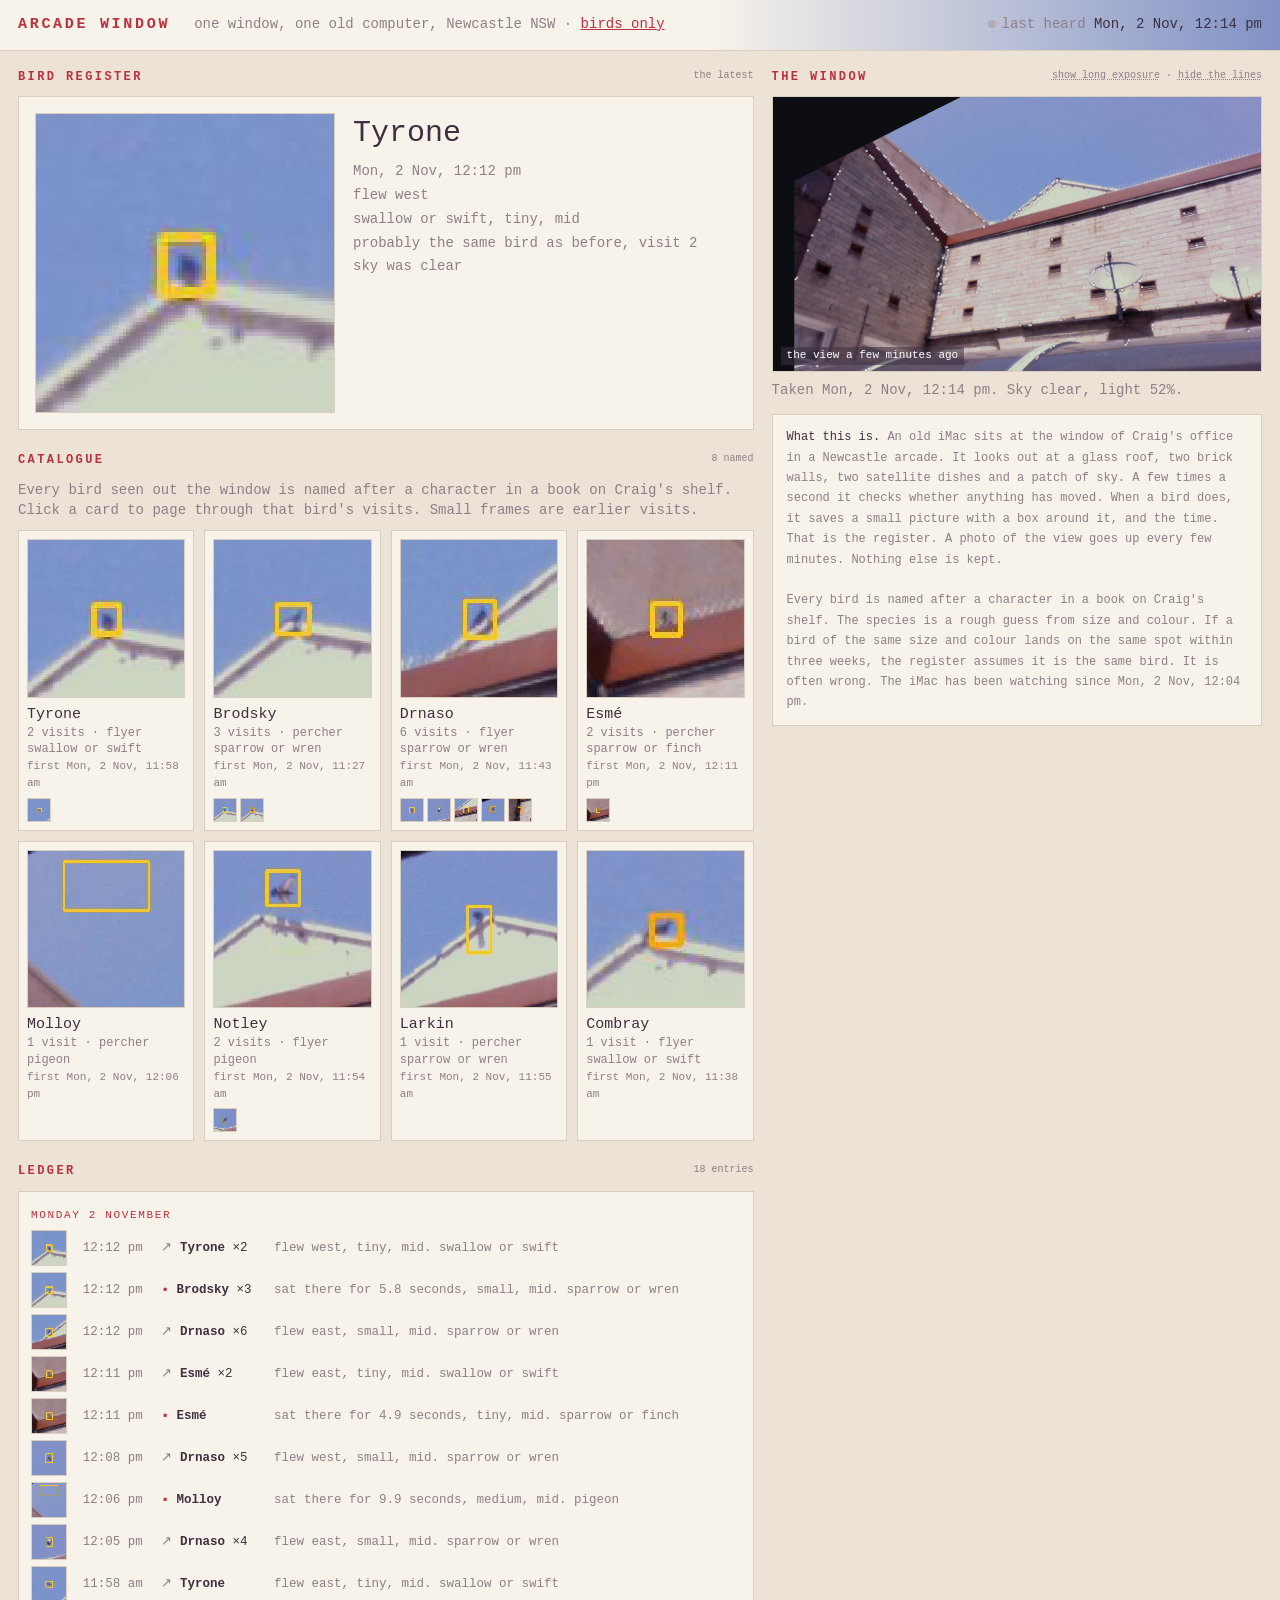
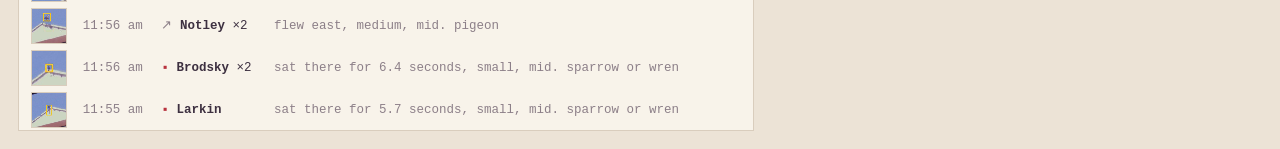
==== commit 405d249f: "Plain wording throughout; no more 'again'" ====
--- a/index.html
+++ b/index.html
@@ -4,29 +4,29 @@
 <meta charset="utf-8">
 <meta name="viewport" content="width=device-width, initial-scale=1">
 <title>Arcade Window</title>
-<meta name="description" content="An old iMac watching one window in a Newcastle arcade. A register of every bird that crosses it, and the view itself.">
+<meta name="description" content="An old iMac at an office window in a Newcastle arcade keeps a register of every bird that goes past.">
 <link rel="stylesheet" href="register.css">
 </head>
 <body>
 <header>
   <h1>Arcade Window</h1>
   <span class="sub">one window, one old computer, Newcastle NSW · <a href="birds.html">birds only</a></span>
-  <span class="live"><span class="dot" id="dot"></span><span id="livetxt">waiting for the window…</span></span>
+  <span class="live"><span class="dot" id="dot"></span><span id="livetxt">waiting for the iMac…</span></span>
 </header>
 
 <main>
   <section>
-    <h2>Bird Register <small>most recent</small></h2>
+    <h2>Bird Register <small>the latest</small></h2>
     <div class="latest empty" id="latestwrap">
       <img id="birdimg" alt="" src="[data-uri]">
       <div>
         <div class="name" id="birdname">No birds yet</div>
-        <div class="meta" id="birdmeta">The register opens when something crosses the window.</div>
+        <div class="meta" id="birdmeta">Nothing has crossed the window yet.</div>
       </div>
     </div>
 
     <h2>Catalogue <small id="catcount"></small></h2>
-    <div class="muted" style="margin-bottom:10px">Every bird the window has named, most recently seen first. Click a card to page through that bird's visits. Small frames are earlier visits.</div>
+    <div class="muted" style="margin-bottom:10px">Every bird seen out the window is named after a character in a book on Craig's shelf. Click a card to page through that bird's visits. Small frames are earlier visits.</div>
     <div class="gallery" id="gallery"></div>
 
     <h2>Ledger <small id="ledgercount"></small></h2>
@@ -34,7 +34,7 @@
   </section>
 
   <aside id="window">
-    <h2>The Window <small><span class="toggle" id="lxtoggle">show long exposure</span> · <span class="toggle" id="edgetoggle">hide geometry</span></small></h2>
+    <h2>The Window <small><span class="toggle" id="lxtoggle">show long exposure</span> · <span class="toggle" id="edgetoggle">hide the lines</span></small></h2>
     <div class="window">
       <img id="lx" alt="the view from the window, a few minutes ago">
       <canvas id="geom"></canvas>
@@ -42,9 +42,9 @@
     </div>
     <div class="muted" id="viewtime" style="margin-top:8px"></div>
     <div class="about">
-      <b>What this is.</b> A 2012 iMac running Linux sits at a first-floor window in a Newcastle arcade, pointed at a glass dome, two brick walls, two satellite dishes and a wedge of sky.
-      It watches a few frames a second. When something small moves against that fixed scene it keeps a boxed crop and a timestamp, and that is the register. The view itself is published every few minutes. Nothing else is stored, and raw frames never leave the office.
-      <br><br>Bird names are drawn from the authors and characters on the library shelves in the same room. Species are impressions from size and tone, nothing more. A bird is "likely" the same as an earlier one when it uses the same perch at the same size and tone within three weeks, which is as close to recognition as this camera gets.<span id="uptime"></span>
+      <b>What this is.</b> An old iMac sits at the window of Craig's office in a Newcastle arcade. It looks out at a glass roof, two brick walls, two satellite dishes and a patch of sky.
+      A few times a second it checks whether anything has moved. When a bird does, it saves a small picture with a box around it, and the time. That is the register. A photo of the view goes up every few minutes. Nothing else is kept.
+      <br><br>Every bird is named after a character in a book on Craig's shelf. The species is a rough guess from size and colour. If a bird of the same size and colour lands on the same spot within three weeks, the register assumes it is the same bird. It is often wrong.<span id="uptime"></span>
     </div>
   </aside>
 </main>
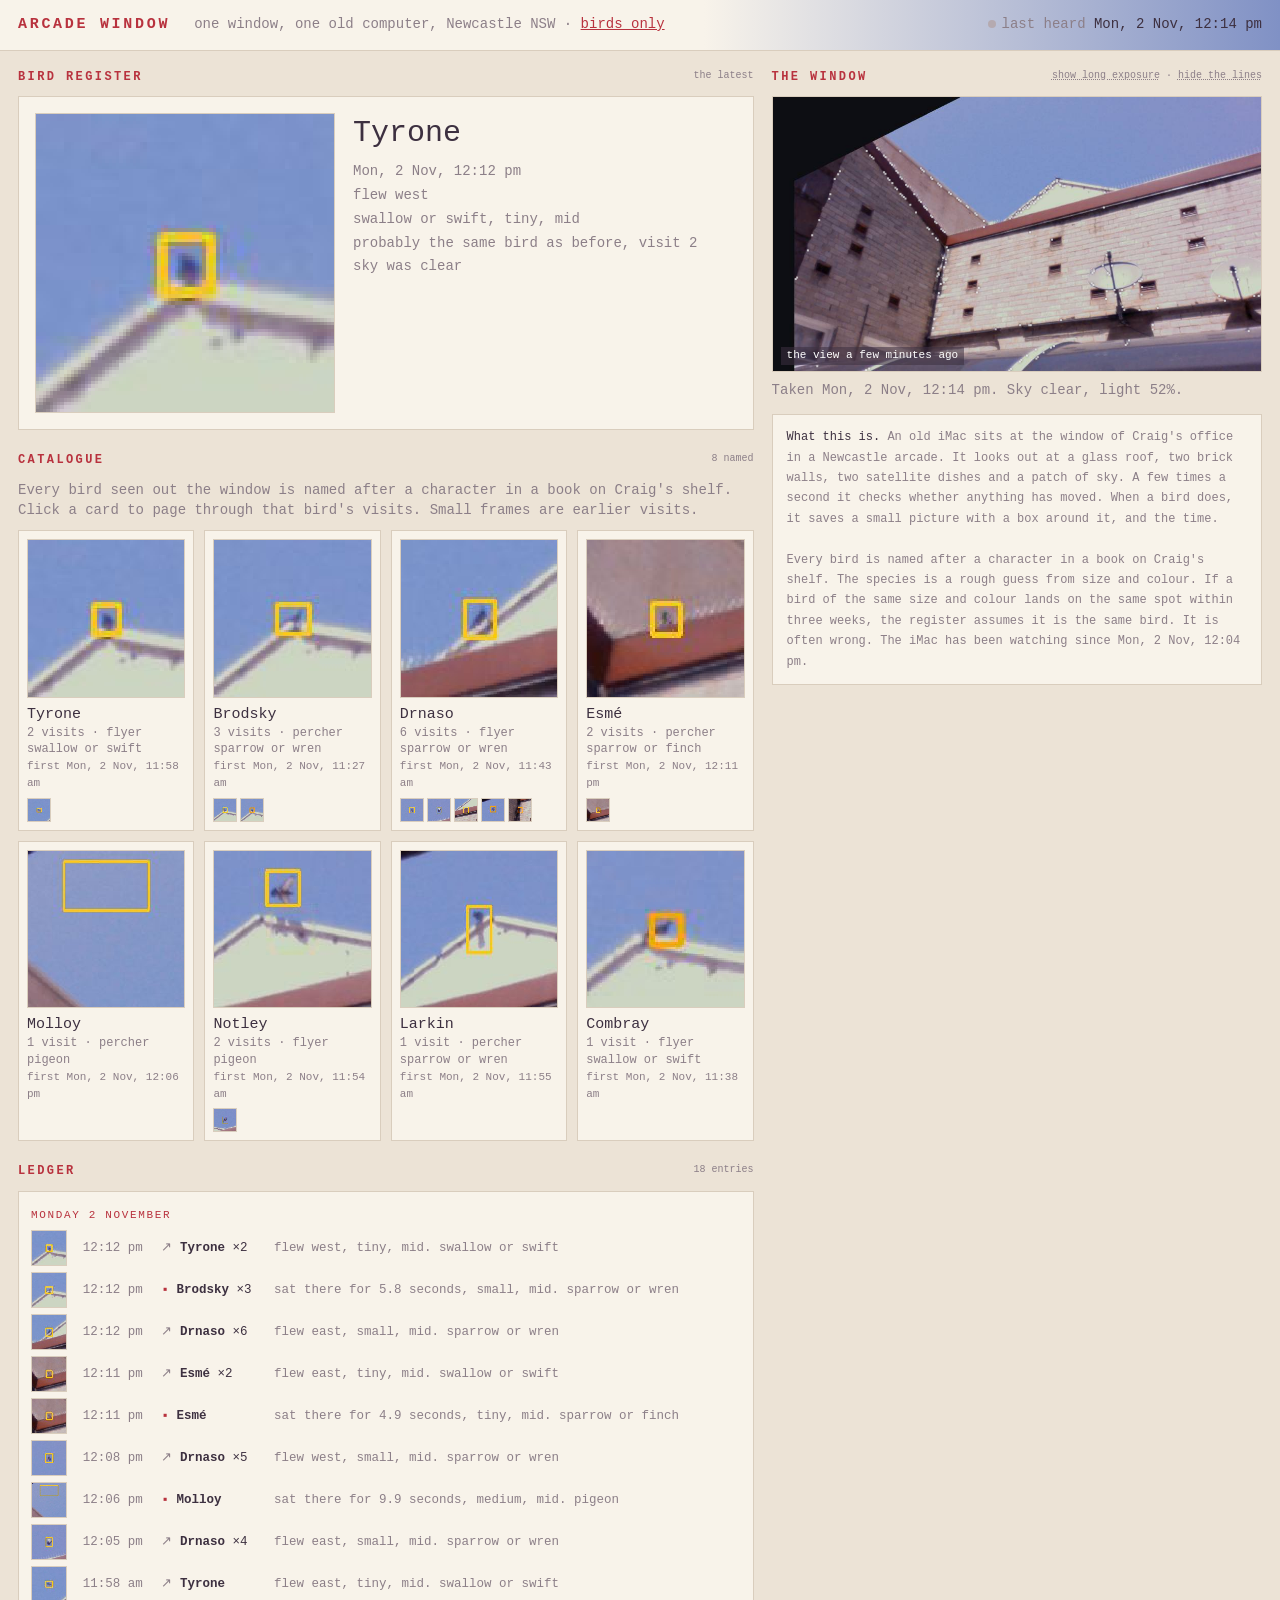
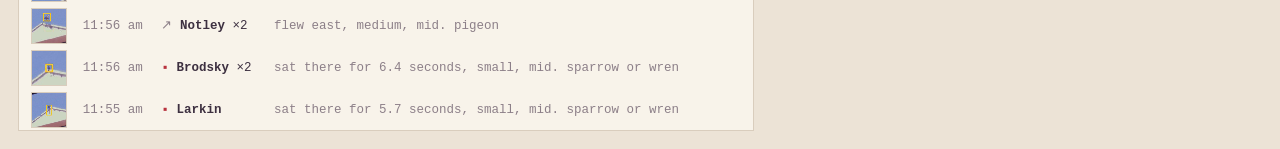
==== commit 2218dc9e: "Trim about text; watching-since date survives restarts" ====
--- a/index.html
+++ b/index.html
@@ -43,7 +43,7 @@
     <div class="muted" id="viewtime" style="margin-top:8px"></div>
     <div class="about">
       <b>What this is.</b> An old iMac sits at the window of Craig's office in a Newcastle arcade. It looks out at a glass roof, two brick walls, two satellite dishes and a patch of sky.
-      A few times a second it checks whether anything has moved. When a bird does, it saves a small picture with a box around it, and the time. That is the register. A photo of the view goes up every few minutes. Nothing else is kept.
+      A few times a second it checks whether anything has moved. When a bird does, it saves a small picture with a box around it, and the time.
       <br><br>Every bird is named after a character in a book on Craig's shelf. The species is a rough guess from size and colour. If a bird of the same size and colour lands on the same spot within three weeks, the register assumes it is the same bird. It is often wrong.<span id="uptime"></span>
     </div>
   </aside>
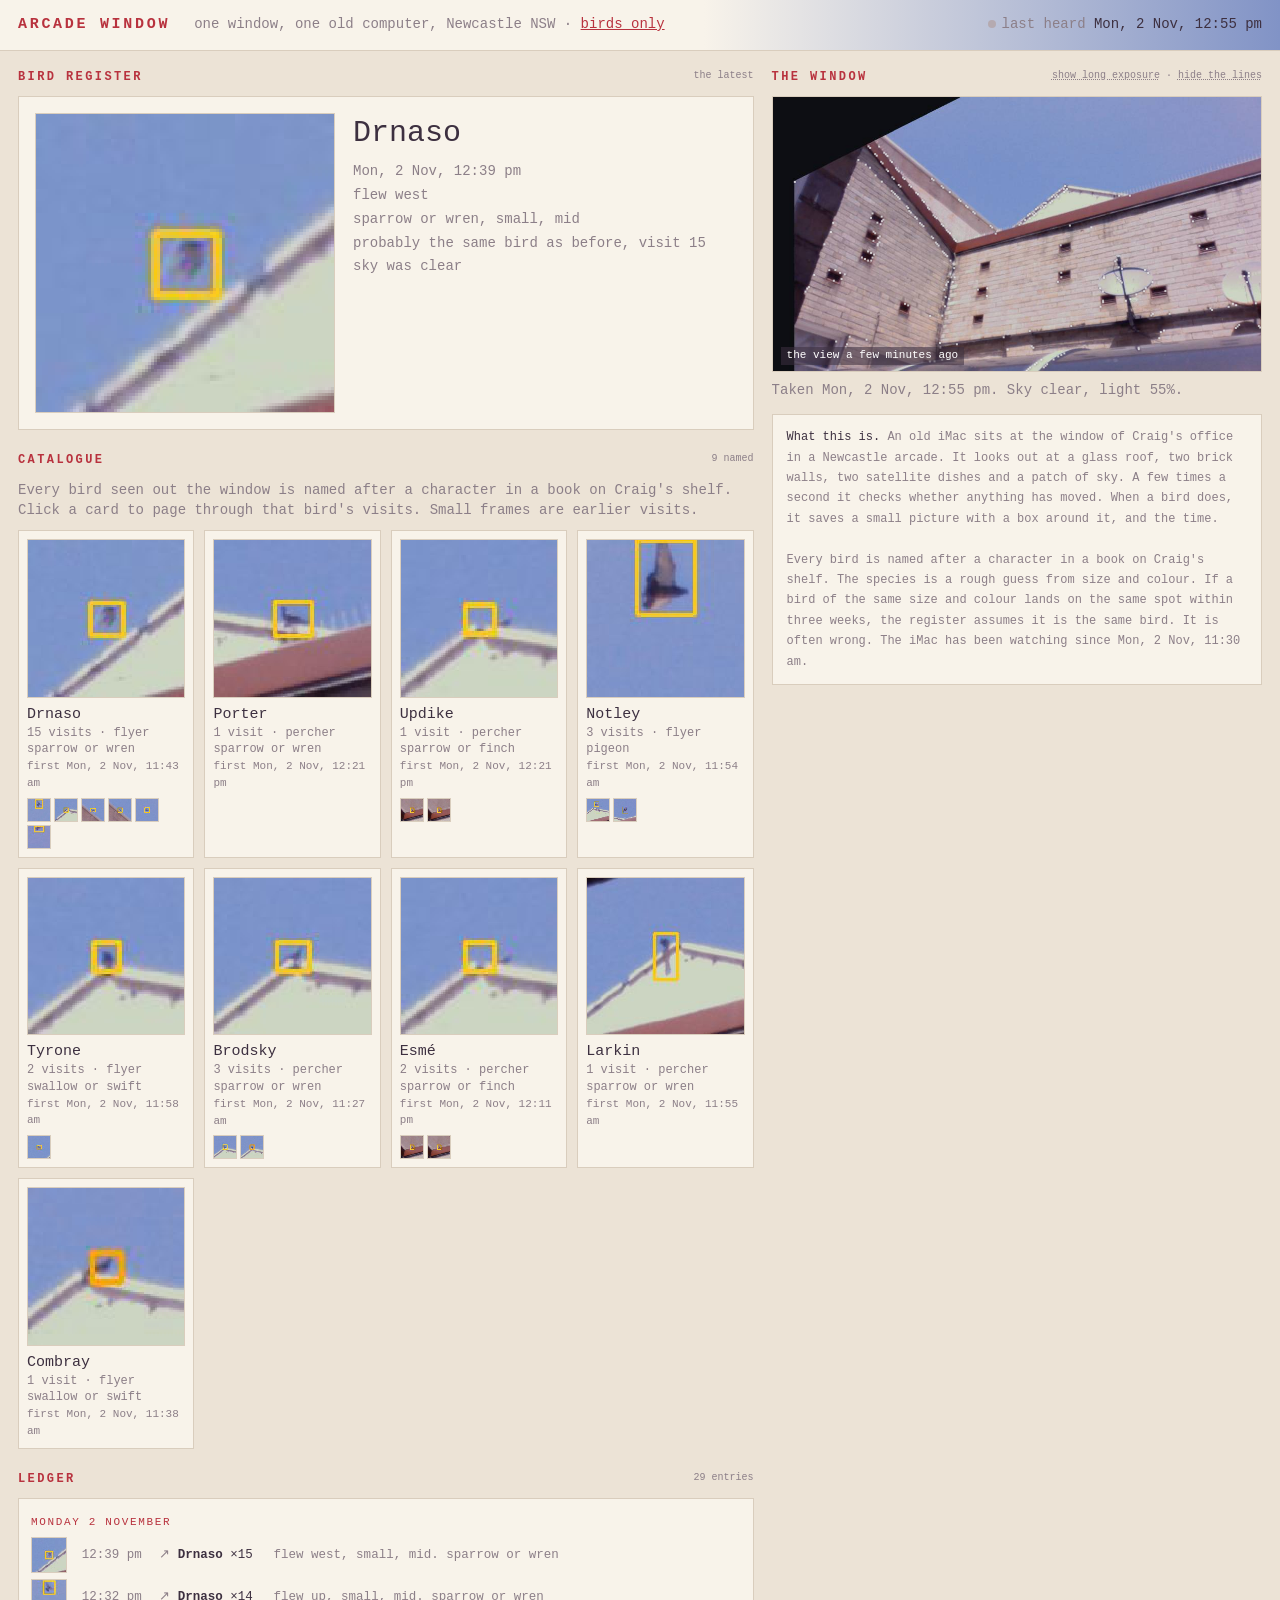
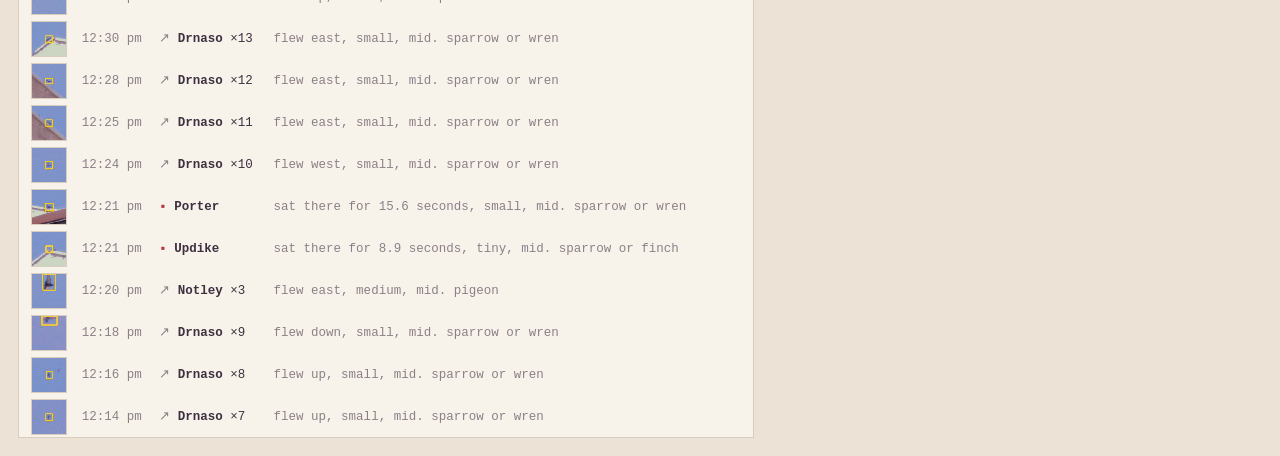
==== commit 98454ac1: "Craig's photos: section, bird tagging, add_photo script" ====
--- a/index.html
+++ b/index.html
@@ -28,6 +28,12 @@
     <h2>Catalogue <small id="catcount"></small></h2>
     <div class="muted" style="margin-bottom:10px">Every bird seen out the window is named after a character in a book on Craig's shelf. Click a card to page through that bird's visits. Small frames are earlier visits.</div>
     <div class="gallery" id="gallery"></div>
+
+    <div id="photos" style="display:none">
+      <h2>Craig's photos <small id="photocount"></small></h2>
+      <div class="muted" style="margin-bottom:10px">Taken by hand from the same window. A red edge on a catalogue frame means it is one of these.</div>
+      <div class="photogrid" id="photogrid"></div>
+    </div>
 
     <h2>Ledger <small id="ledgercount"></small></h2>
     <div class="ledger"><table id="ledger"></table></div>
--- a/register.css
+++ b/register.css
@@ -72,3 +72,13 @@
 .box img.big{max-width:96vw;max-height:92vh;border:1px solid #fff2}
 footer{padding:14px 18px;color:var(--dim);font-size:12px;border-top:1px solid var(--line);line-height:1.7}
 footer b{color:var(--ink);font-weight:500}
+
+/* Craig's photos */
+.photogrid{display:grid;grid-template-columns:repeat(auto-fill,minmax(260px,1fr));gap:12px}
+.ph{background:var(--panel);border:1px solid var(--line);padding:8px;cursor:zoom-in}
+.ph:hover{border-color:var(--red)}
+.ph img{width:100%;aspect-ratio:4/3;object-fit:cover;display:block;border:1px solid var(--line)}
+.ph .cap{font-size:12px;color:var(--dim);margin-top:6px;line-height:1.4}
+.ph .cap b{color:var(--ink);font-weight:500}
+.gb img.isphoto{image-rendering:auto;outline:2px solid var(--red);outline-offset:-2px}
+.box img.main.photo{image-rendering:auto}
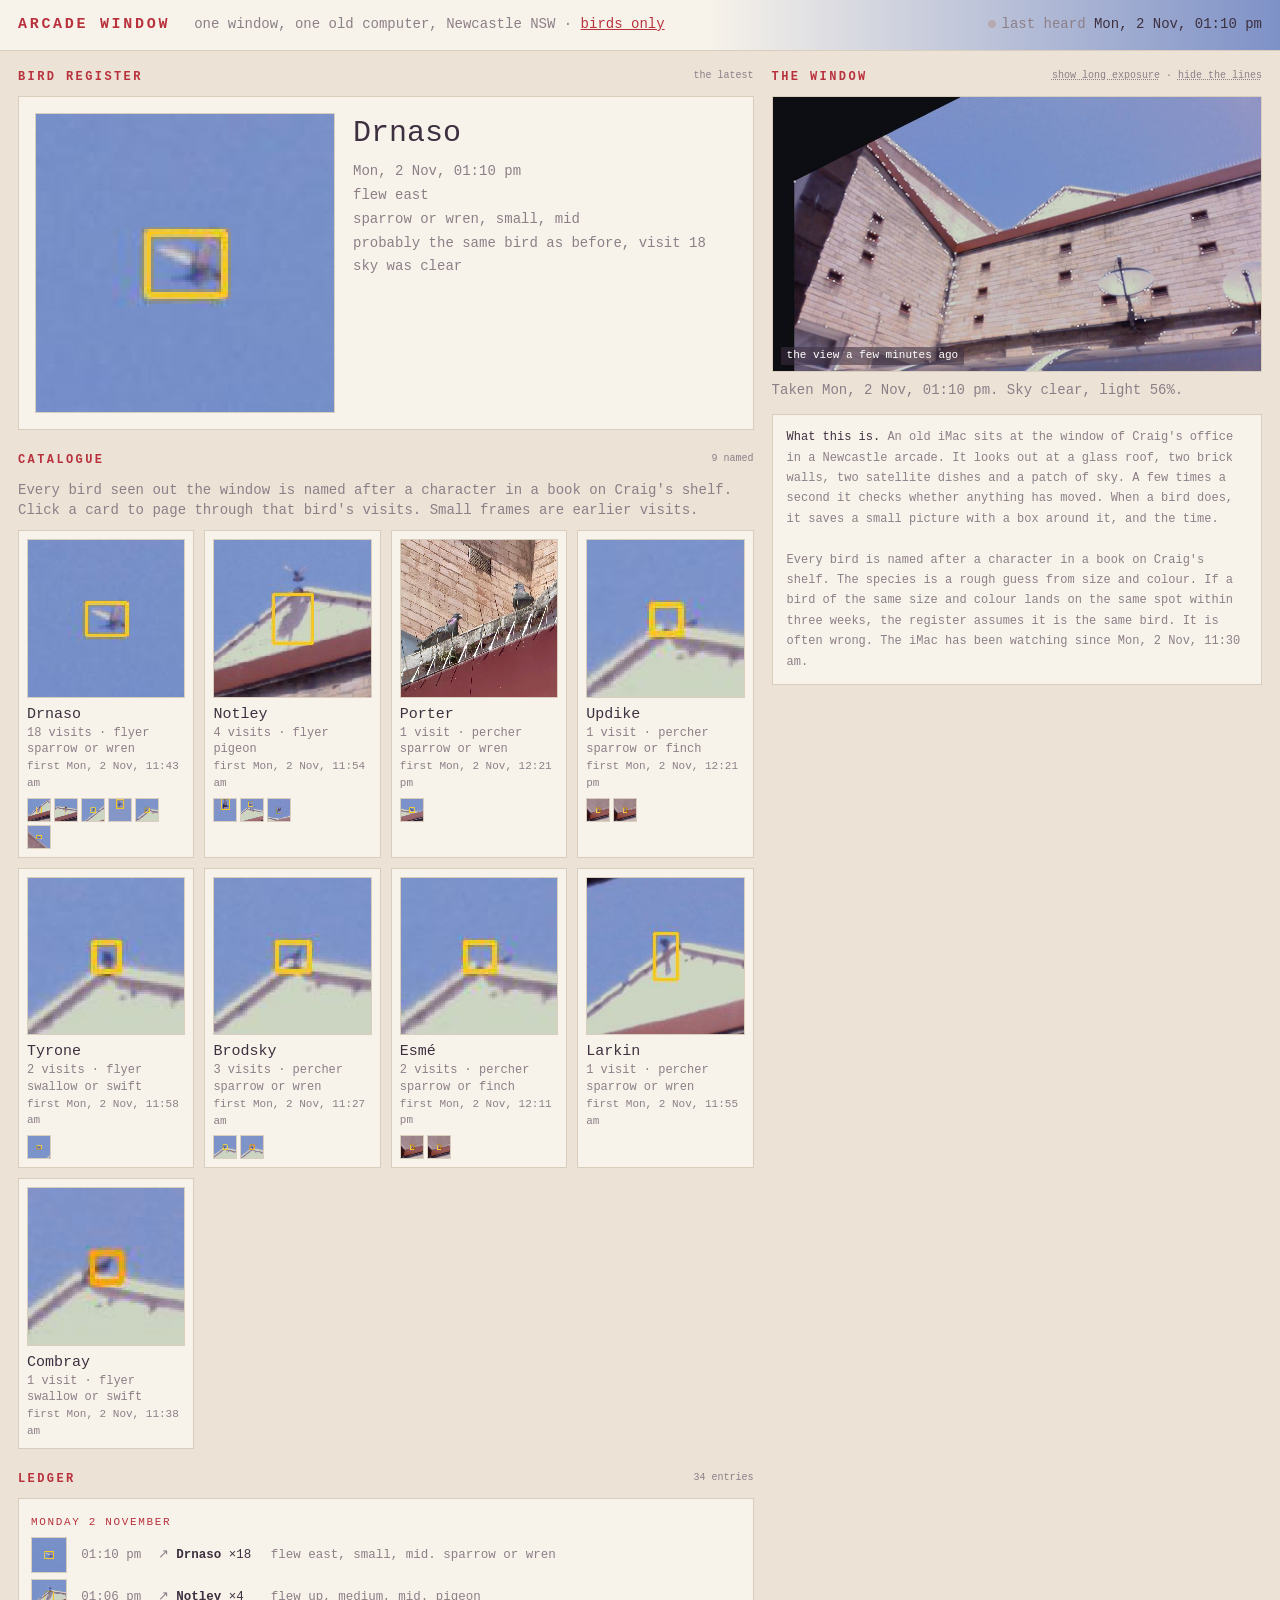
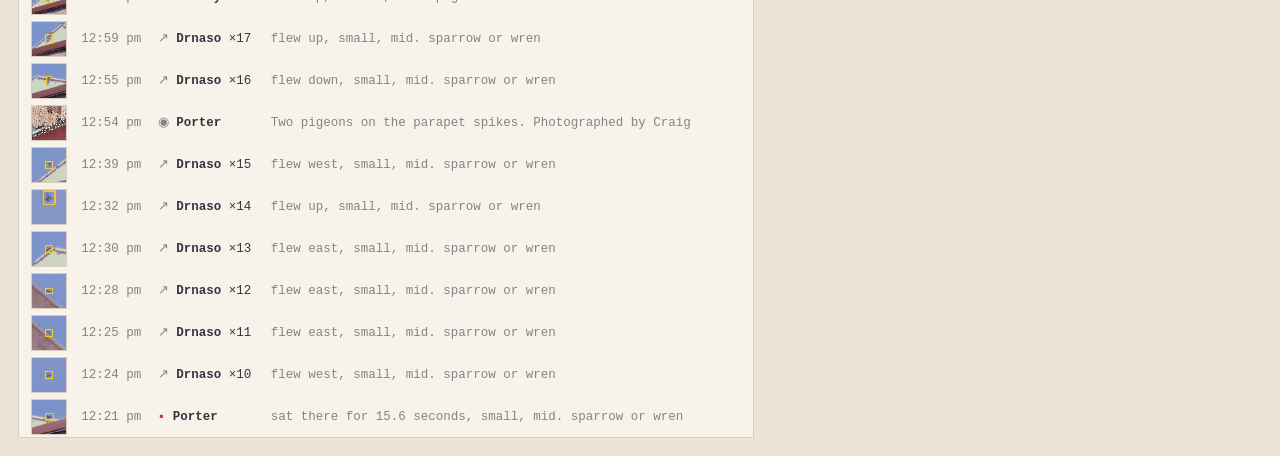
==== commit df318cc8: "Photos join the ledger and the cards as ordinary entries" ====
--- a/index.html
+++ b/index.html
@@ -28,12 +28,6 @@
     <h2>Catalogue <small id="catcount"></small></h2>
     <div class="muted" style="margin-bottom:10px">Every bird seen out the window is named after a character in a book on Craig's shelf. Click a card to page through that bird's visits. Small frames are earlier visits.</div>
     <div class="gallery" id="gallery"></div>
-
-    <div id="photos" style="display:none">
-      <h2>Craig's photos <small id="photocount"></small></h2>
-      <div class="muted" style="margin-bottom:10px">Taken by hand from the same window. A red edge on a catalogue frame means it is one of these.</div>
-      <div class="photogrid" id="photogrid"></div>
-    </div>
 
     <h2>Ledger <small id="ledgercount"></small></h2>
     <div class="ledger"><table id="ledger"></table></div>
--- a/register.css
+++ b/register.css
@@ -73,12 +73,5 @@
 footer{padding:14px 18px;color:var(--dim);font-size:12px;border-top:1px solid var(--line);line-height:1.7}
 footer b{color:var(--ink);font-weight:500}
 
-/* Craig's photos */
-.photogrid{display:grid;grid-template-columns:repeat(auto-fill,minmax(260px,1fr));gap:12px}
-.ph{background:var(--panel);border:1px solid var(--line);padding:8px;cursor:zoom-in}
-.ph:hover{border-color:var(--red)}
-.ph img{width:100%;aspect-ratio:4/3;object-fit:cover;display:block;border:1px solid var(--line)}
-.ph .cap{font-size:12px;color:var(--dim);margin-top:6px;line-height:1.4}
-.ph .cap b{color:var(--ink);font-weight:500}
-.gb img.isphoto{image-rendering:auto;outline:2px solid var(--red);outline-offset:-2px}
+.ledger tr.photo td:nth-child(3)::before{content:"◉ ";color:var(--dim)}
 .box img.main.photo{image-rendering:auto}
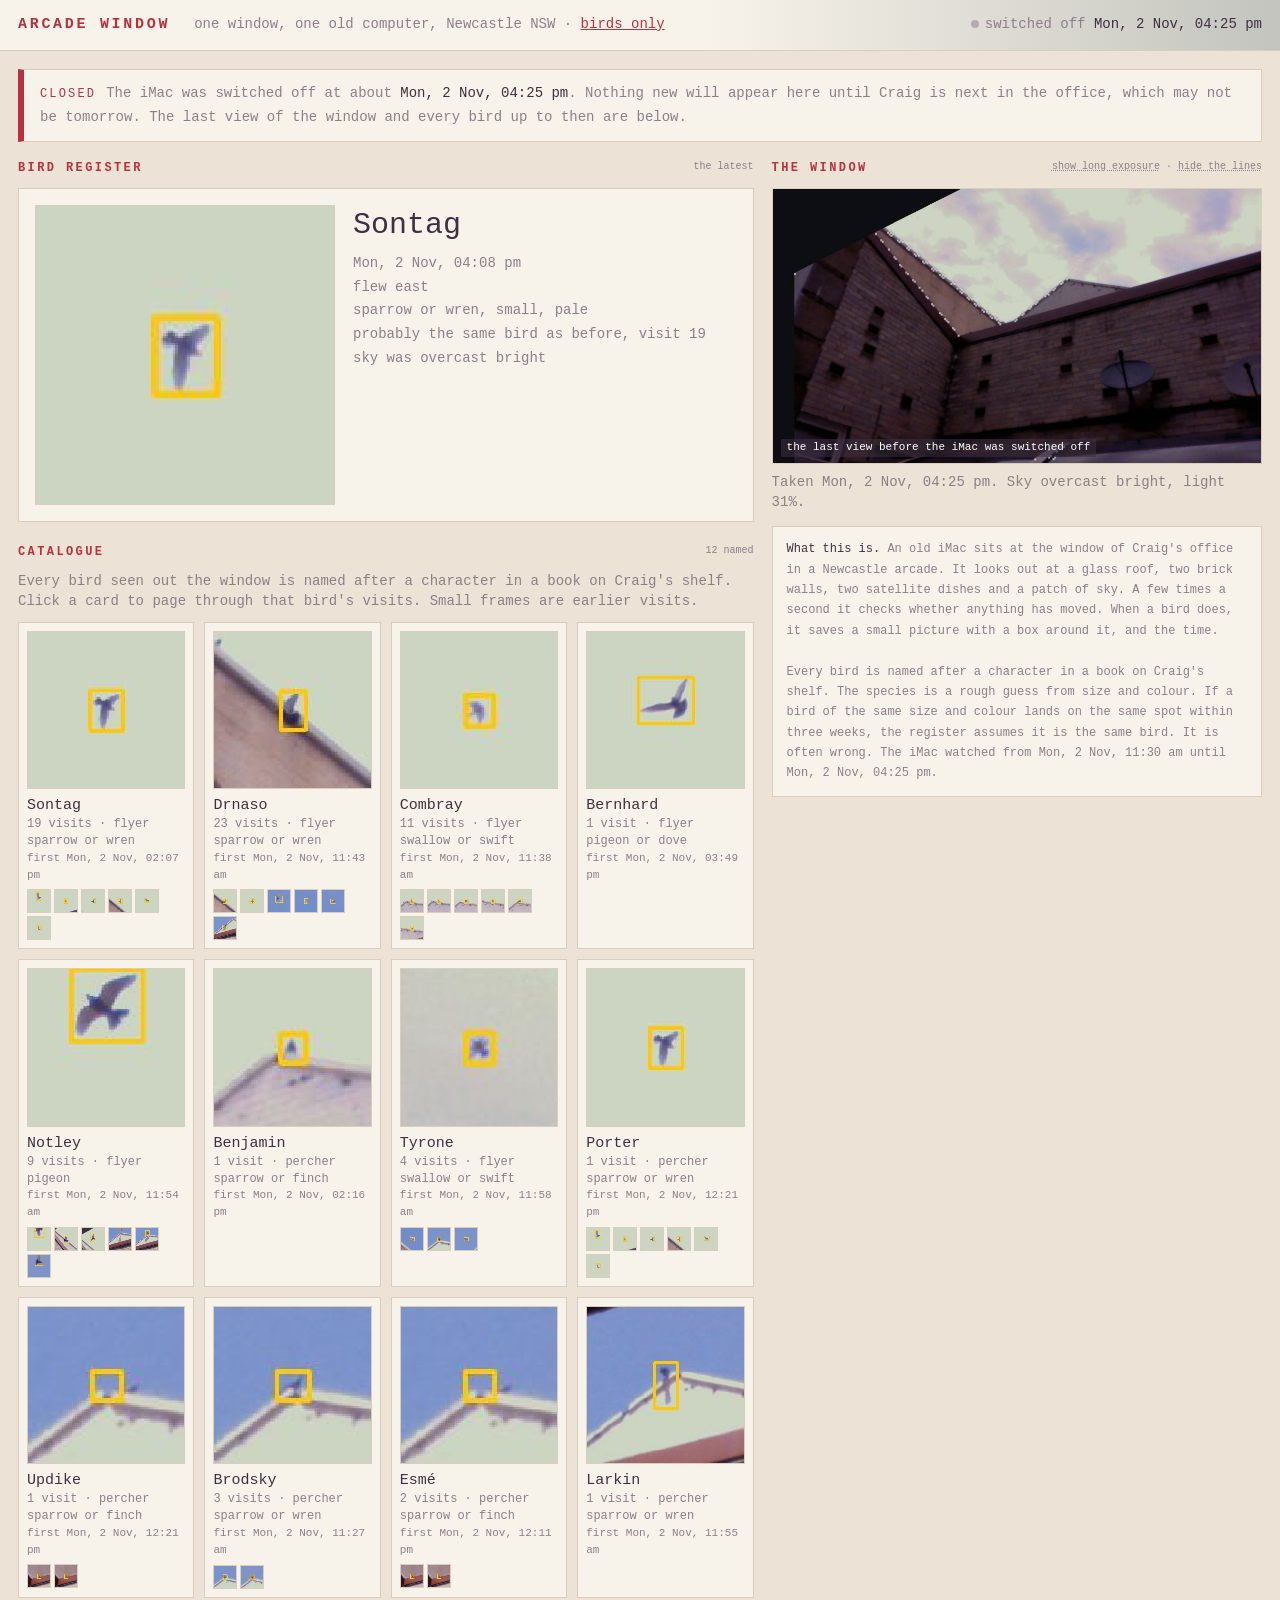
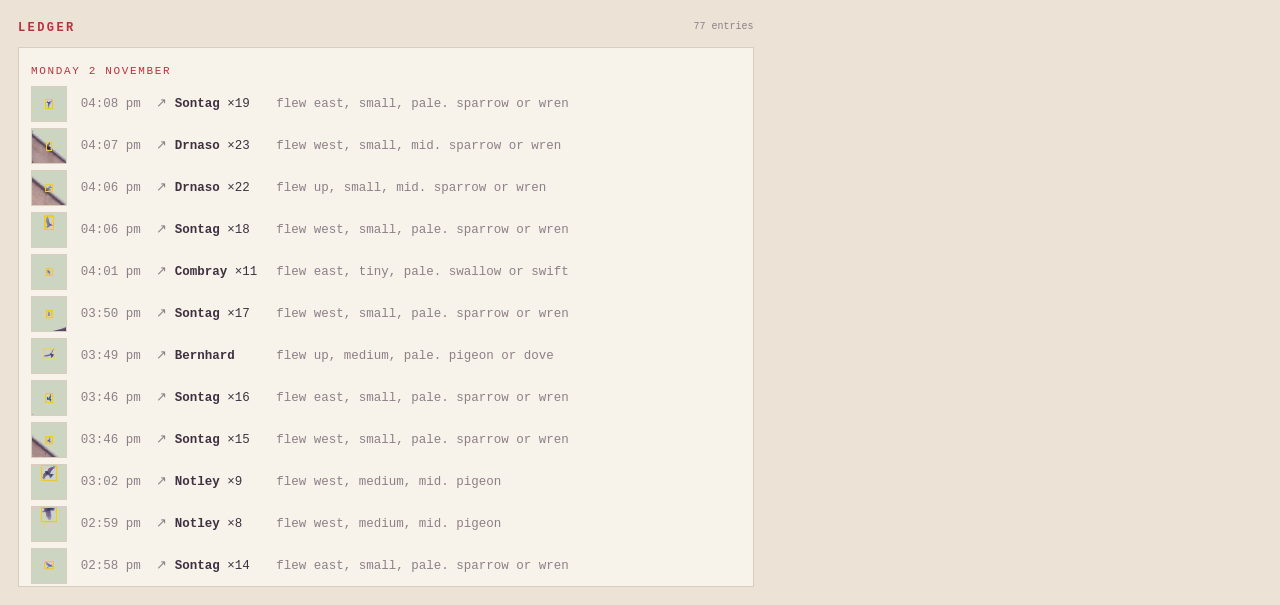
==== commit 7ed54a91: "Closed notice when the iMac has been silent for a quarter of an hour" ====
--- a/index.html
+++ b/index.html
@@ -15,6 +15,7 @@
 </header>
 
 <main>
+  <div class="closed" id="closed" hidden></div>
   <section>
     <h2>Bird Register <small>the latest</small></h2>
     <div class="latest empty" id="latestwrap">
--- a/register.css
+++ b/register.css
@@ -75,3 +75,9 @@
 
 .ledger tr.photo td:nth-child(3)::before{content:"◉ ";color:var(--dim)}
 .box img.main.photo{image-rendering:auto}
+
+/* closed for the day */
+.closed{grid-column:1/-1;background:var(--panel);border:1px solid var(--line);border-left:6px solid var(--red);padding:12px 16px;line-height:1.7;color:var(--dim)}
+.closed b{color:var(--ink);font-weight:500}
+.closed .word{color:var(--red);letter-spacing:.18em;text-transform:uppercase;font-size:12px;margin-right:10px}
+.closed[hidden]{display:none}
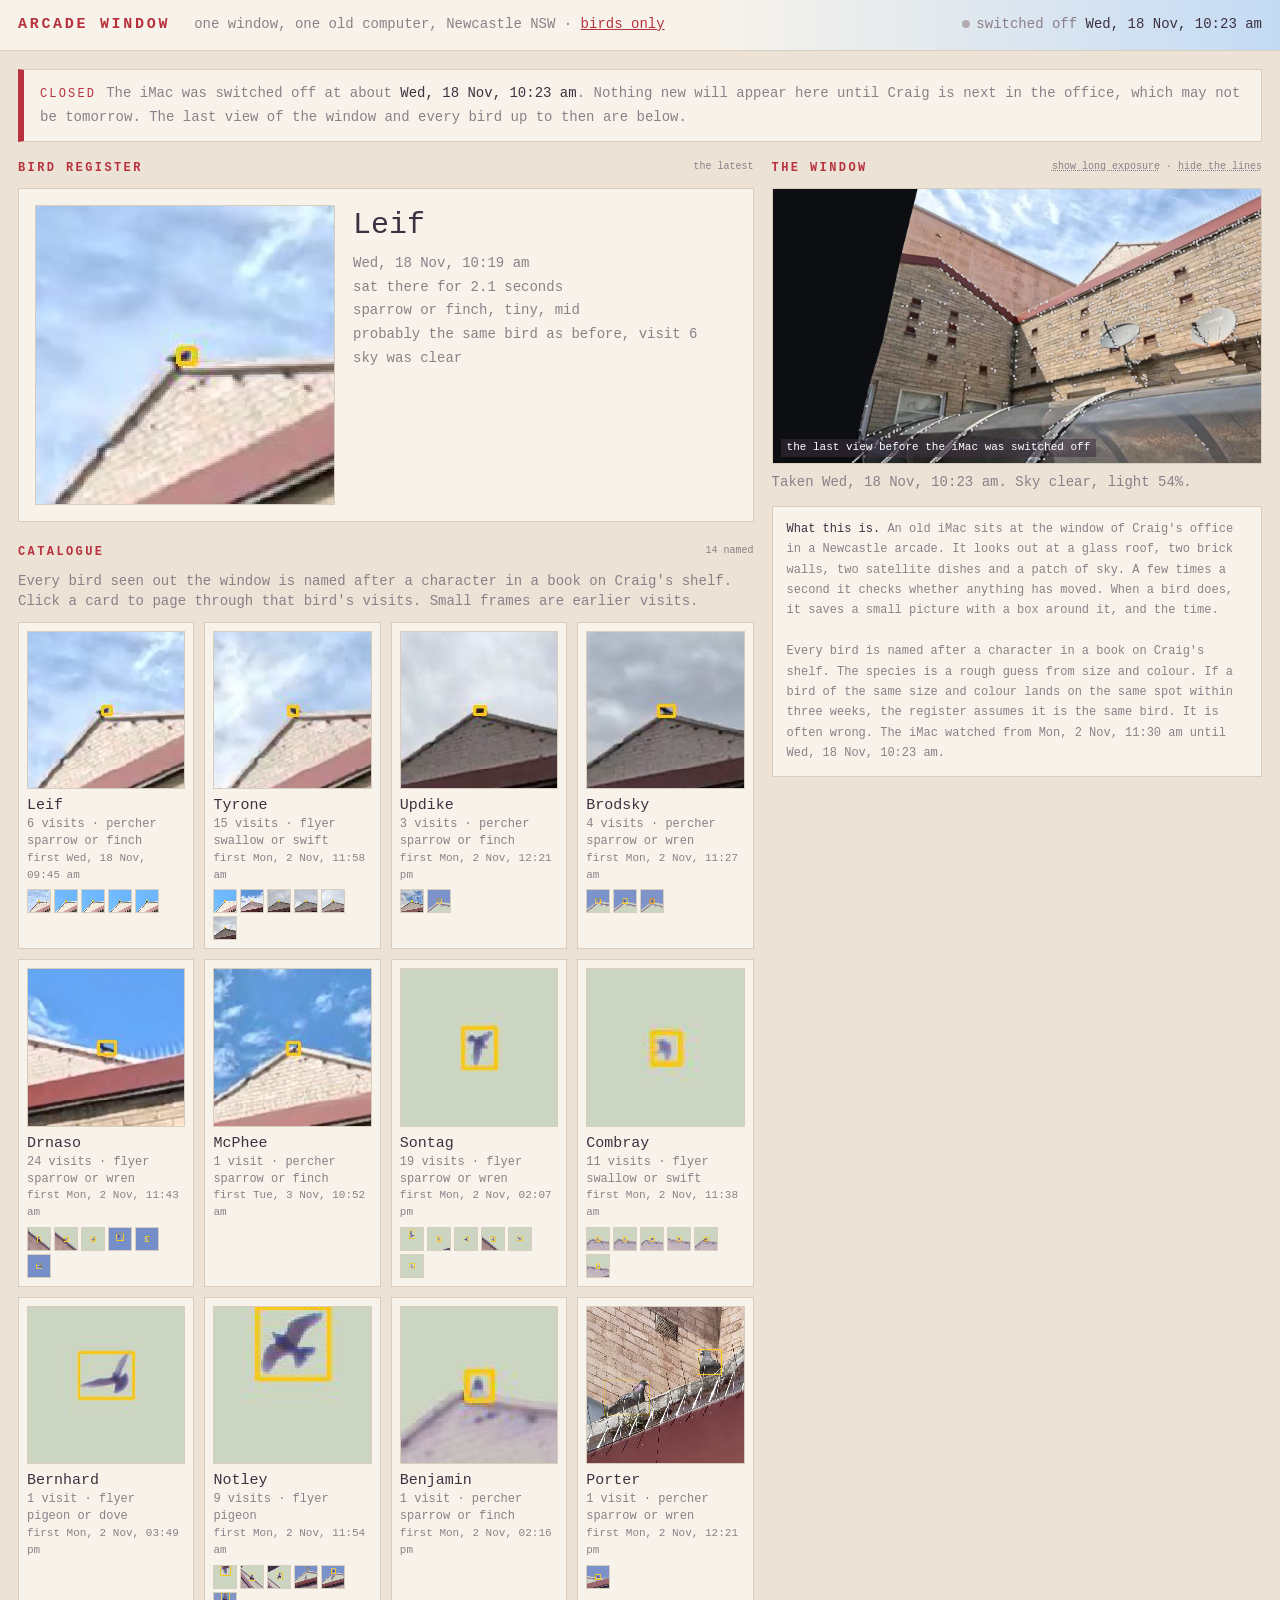
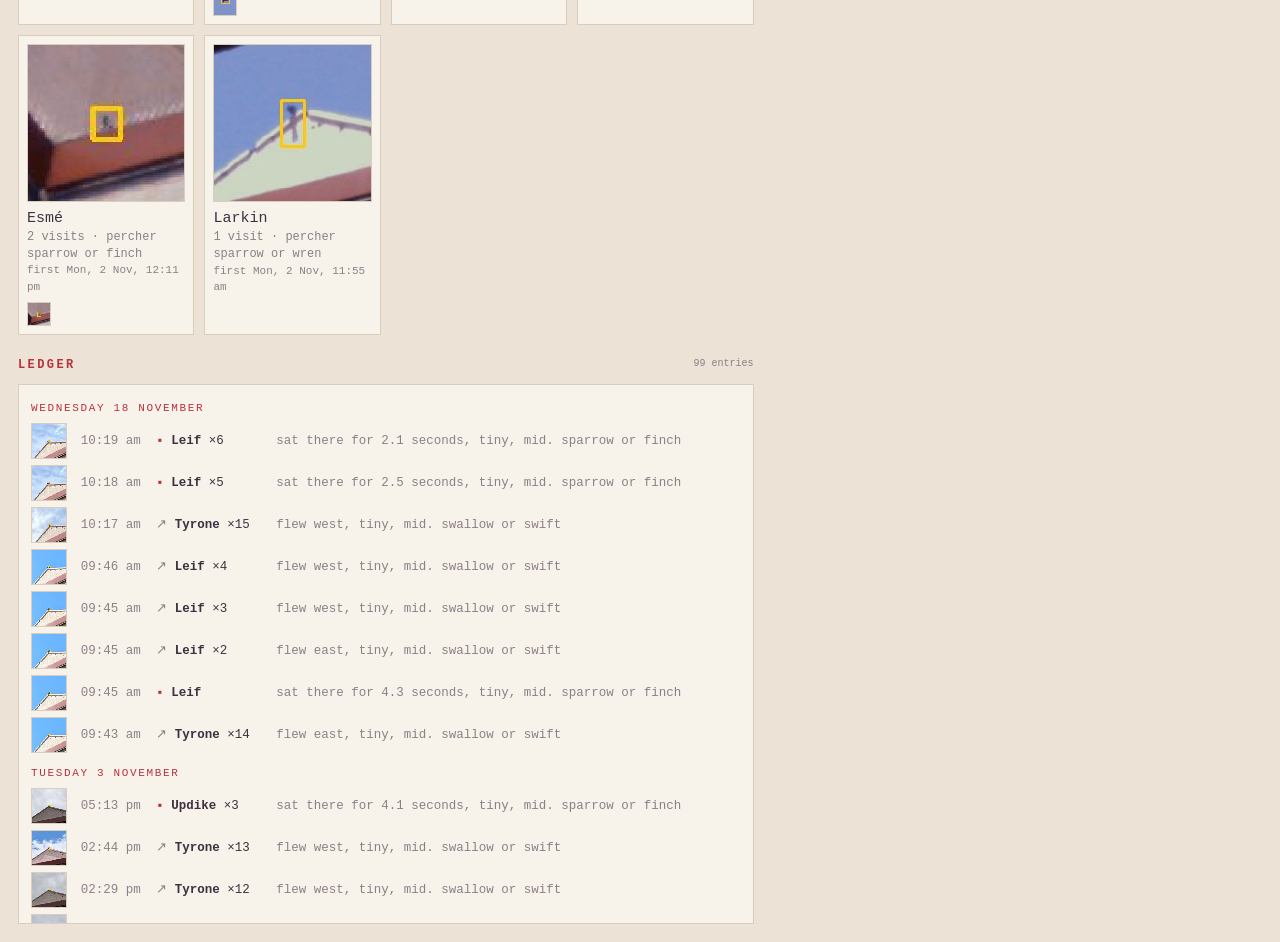
==== commit ea827ac6: "Sharper bird crops from the full-size frame, stacked close-ups for perched birds, box clear of the b" ====
--- a/index.html
+++ b/index.html
@@ -19,7 +19,10 @@
   <section>
     <h2>Bird Register <small>the latest</small></h2>
     <div class="latest empty" id="latestwrap">
-      <img id="birdimg" alt="" src="[data-uri]">
+      <div class="shot">
+        <img id="birdimg" alt="" src="[data-uri]">
+        <img id="birdzoom" class="zoom" alt="a closer look" hidden>
+      </div>
       <div>
         <div class="name" id="birdname">No birds yet</div>
         <div class="meta" id="birdmeta">Nothing has crossed the window yet.</div>
@@ -55,6 +58,7 @@
   <div class="inner">
     <img class="main" id="boximg" alt="">
     <div class="side">
+      <figure class="closer" id="boxcloser" hidden><img id="boxzoom" alt="a closer look"><figcaption id="boxzoomcap"></figcaption></figure>
       <div id="boxcap"></div>
       <div class="nav"><span id="boxprev">← older</span><span id="boxnext">newer →</span></div>
       <div class="nav" id="boxcount"></div>
--- a/register.css
+++ b/register.css
@@ -81,3 +81,11 @@
 .closed b{color:var(--ink);font-weight:500}
 .closed .word{color:var(--red);letter-spacing:.18em;text-transform:uppercase;font-size:12px;margin-right:10px}
 .closed[hidden]{display:none}
+/* closer look: an enlarged crop of the bird from the full-size frame */
+.latest .shot{position:relative;width:300px;height:300px}
+.latest img.zoom{position:absolute;right:8px;bottom:8px;width:112px;height:112px;border:2px solid #f2c200;box-shadow:0 1px 6px #0006;cursor:zoom-in;image-rendering:auto}
+.latest img.zoom[hidden]{display:none}
+.box .closer{margin:0 0 14px}
+.box .closer img{width:240px;height:auto;border:2px solid #f2c200;display:block;image-rendering:auto}
+.box .closer figcaption{font-size:11px;color:#c9bcc6;margin-top:4px}
+.box .closer[hidden]{display:none}
